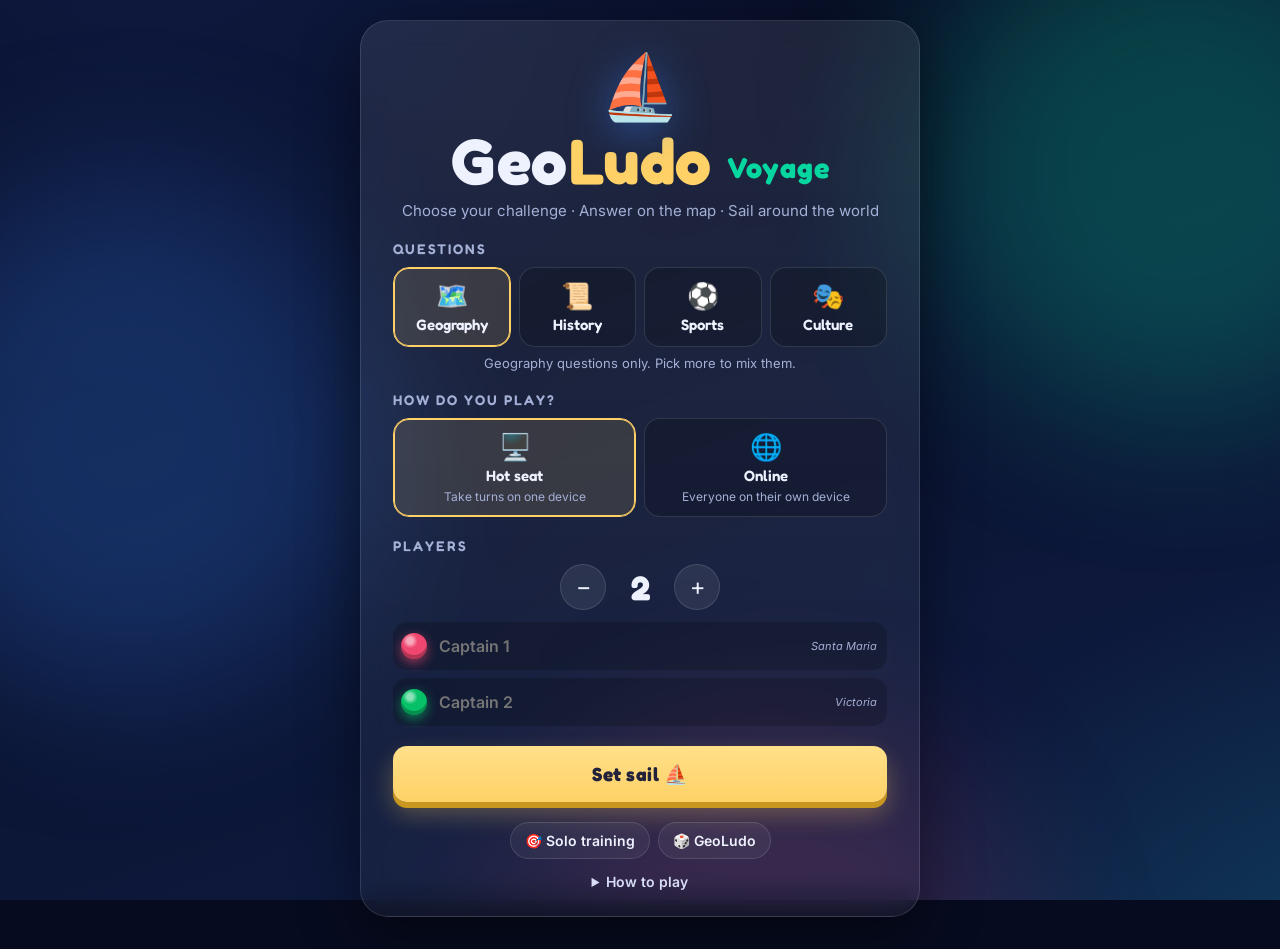
==== index.html @ 7bd89adf "Styled in-game dialogs instead of browser pop-ups - New Dialog.confirm/alert (js/dialog.js, copy in " ====
<!doctype html>
<html lang="en">
<head>
  <meta charset="utf-8">
  <meta name="viewport" content="width=device-width, initial-scale=1, viewport-fit=cover">
  <title>GeoLudo Voyage — Sail Around the World</title>
  <meta name="description" content="A geography race around the world. Choose how hard each question is, answer on the world map, and sail your ship home first. Play on one device or online with friends.">
  <meta name="theme-color" content="#0b1230">
  <meta name="apple-mobile-web-app-capable" content="yes">
  <meta name="mobile-web-app-capable" content="yes">
  <link rel="preconnect" href="https://fonts.googleapis.com">
  <link rel="preconnect" href="https://fonts.gstatic.com" crossorigin>
  <link href="https://fonts.googleapis.com/css2?family=Fredoka:wght@500;600;700&family=Inter:wght@400;500;600;700&display=swap" rel="stylesheet">
  <link rel="stylesheet" href="css/style.css">
  <link rel="stylesheet" href="css/voyage.css">
  <link rel="icon" href="data:image/svg+xml,<svg xmlns='http://www.w3.org/2000/svg' viewBox='0 0 100 100'><text y='.9em' font-size='90'>⛵</text></svg>">
</head>
<body class="voyage">
  <div class="sky" aria-hidden="true"><span></span><span></span><span></span></div>

  <!-- ============ SETUP ============ -->
  <section id="setup" class="v-screen active">
    <div class="v-card setup">
      <div class="logo">
        <div class="logo-globe" aria-hidden="true">⛵</div>
        <h1>Geo<span>Ludo</span> <small>Voyage</small></h1>
        <p class="tagline">Choose your challenge · Answer on the map · Sail around the world</p>
      </div>

      <div id="join-banner" class="join-banner" hidden>
        <b>You're invited to a voyage!</b>
        <span>Enter your name and join room <code id="join-code"></code>.</span>
      </div>

      <div class="v-section" id="cat-section">
        <h2>Questions</h2>
        <div class="cat-grid" id="cat-chips">
          <button type="button" class="cat-btn" data-cat="geo"><span>🗺️</span><b>Geography</b></button>
          <button type="button" class="cat-btn" data-cat="history"><span>📜</span><b>History</b></button>
          <button type="button" class="cat-btn" data-cat="sports"><span>⚽</span><b>Sports</b></button>
          <button type="button" class="cat-btn" data-cat="culture"><span>🎭</span><b>Culture</b></button>
        </div>
        <p class="hint-line" id="cat-hint"></p>
      </div>

      <div class="v-section" id="format-section">
        <h2>How do you play?</h2>
        <div class="format-grid">
          <button type="button" class="format-btn active" data-format="hotseat"><span>🖥️</span><b>Hot seat</b><small>Take turns on one device</small></button>
          <button type="button" class="format-btn" data-format="online"><span>🌐</span><b>Online</b><small>Everyone on their own device</small></button>
        </div>
      </div>

      <div class="v-section" id="hotseat-section">
        <h2>Players</h2>
        <div class="stepper">
          <button type="button" id="minus-btn" aria-label="Fewer players">−</button>
          <b id="count-num">2</b>
          <button type="button" id="plus-btn" aria-label="More players">+</button>
        </div>
        <div id="name-list" class="name-list"></div>
        <button id="start-btn" class="btn-primary big">Set sail ⛵</button>
      </div>

      <div class="v-section" id="online-section" hidden>
        <h2>Your name</h2>
        <input id="my-name" class="name-input" maxlength="16" placeholder="Captain …" autocomplete="nickname">
        <button id="create-btn" class="btn-primary big">Create a room</button>
        <button id="join-btn" class="btn-primary big" hidden>Join the voyage</button>
        <p class="hint-line" id="net-status"></p>
      </div>

      <div class="v-links">
        <a href="train.html">🎯 Solo training</a>
        <a href="ludo/">🎲 GeoLudo</a>
        <details>
          <summary>How to play</summary>
          <ul>
            <li>On your turn, <b>pick a challenge from 1 (very easy) to 6 (expert)</b>. Answer it correctly and your ship sails that many ports.</li>
            <li>Answer by tapping the right country on the world map. Pinch or scroll to zoom; tiny nations have dots.</li>
            <li>A wrong answer costs nothing: you just stay in port. Nobody can be attacked or sent back.</li>
            <li>The first ship to sail around the world back to Lisbon ends the race. The round is finished so everyone has the same number of turns, and the ship furthest ahead wins.</li>
            <li>Online, each on your own device: while others play, you can guess along. It doesn't move your ship, but everyone sees who knew it.</li>
          </ul>
        </details>
      </div>
    </div>
  </section>

  <!-- ============ LOBBY (online) ============ -->
  <section id="lobby" class="v-screen">
    <div class="v-card setup">
      <h2 class="lobby-title">⚓ Room <code id="room-code"></code></h2>
      <div class="share-box">
        <input id="share-link" readonly aria-label="Invitation link">
        <button type="button" id="copy-btn" class="btn-ghost">Copy</button>
        <button type="button" id="share-btn" class="btn-ghost" hidden>Share</button>
      </div>
      <p class="hint-line">Send this link to your friends. They open it on their own device and join.</p>
      <h3>Crew <small id="crew-count"></small></h3>
      <ul id="crew" class="crew"></ul>
      <p class="hint-line" id="lobby-cats"></p>
      <button id="lobby-start-btn" class="btn-primary big">Start the voyage ⛵</button>
      <p class="hint-line" id="lobby-wait" hidden>Waiting for the host to start…</p>
      <button type="button" id="leave-btn" class="link-btn">Leave room</button>
    </div>
  </section>

  <!-- ============ GAME ============ -->
  <section id="game" class="v-screen">
    <header class="v-top">
      <button type="button" id="menu-btn" class="icon-btn" aria-label="Menu">☰</button>
      <div class="v-round" id="v-round"></div>
      <div class="v-players" id="v-players"></div>
      <button type="button" id="sound-btn" class="icon-btn" aria-label="Toggle sound">🔊</button>
    </header>

    <div class="map-wrap v-map" id="map-wrap">
      <svg id="map" aria-label="World map"></svg>
      <div class="map-controls">
        <button type="button" data-zoom="in" aria-label="Zoom in">+</button>
        <button type="button" data-zoom="out" aria-label="Zoom out">−</button>
        <button type="button" data-zoom="reset" aria-label="Reset view">⤢</button>
      </div>

      <!-- question card (on top of the map) -->
      <div class="quiz-card v-quiz" id="quiz-card" hidden>
        <div class="quiz-meta">
          <span id="q-diff" class="chip lvl"></span>
          <span id="q-tag" class="chip ghost tag"></span>
          <span id="q-who" class="chip player-chip"></span>
        </div>
        <div class="quiz-main">
          <img id="q-flag" class="q-flag" alt="Flag to identify" hidden>
          <div class="q-text">
            <div id="q-kind" class="q-kind"></div>
            <div id="q-prompt" class="q-prompt"></div>
          </div>
          <div class="timer" id="timer" hidden>
            <svg viewBox="0 0 44 44"><circle cx="22" cy="22" r="19" class="t-bg"/><circle cx="22" cy="22" r="19" class="t-fg" id="timer-ring"/></svg>
            <span id="timer-num">30</span>
          </div>
        </div>
        <div class="q-note" id="q-note"></div>
      </div>

      <!-- bottom panel: choose a challenge / status / result -->
      <div class="v-panel" id="panel">
        <div class="v-panel-head"><span class="dot" id="panel-dot"></span><b id="panel-title"></b><span id="panel-sub"></span></div>
        <div class="v-levels" id="levels" hidden></div>
        <div class="v-result" id="result" hidden>
          <div class="result-icon" id="result-icon">✓</div>
          <div class="result-text"><div class="result-title" id="result-title"></div><div class="result-sub" id="result-sub"></div></div>
        </div>
        <button type="button" id="next-btn" class="btn-primary" hidden>Next ⏎</button>
      </div>
    </div>
  </section>

  <!-- ============ FINISH ============ -->
  <div id="finish" class="overlay" hidden>
    <div class="win-card">
      <div class="trophy">🏆</div>
      <h2><span id="win-name"></span> wins the voyage!</h2>
      <p id="win-sub"></p>
      <ol id="podium" class="win-table"></ol>
      <div class="win-actions">
        <button id="again-btn" class="btn-primary">New voyage</button>
        <button id="home-btn" class="btn-ghost">Menu</button>
      </div>
    </div>
  </div>

  <!-- ============ MENU ============ -->
  <div id="menu" class="overlay" hidden>
    <div class="win-card menu-card">
      <h2>⛵ Voyage paused</h2>
      <p id="menu-room"></p>
      <div class="win-actions column">
        <button id="resume-btn" class="btn-primary">Back to the game</button>
        <button id="copy2-btn" class="btn-ghost" hidden>Copy invitation link</button>
        <button id="quit-btn" class="btn-ghost">Leave the voyage</button>
      </div>
    </div>
  </div>

  <canvas id="confetti" aria-hidden="true"></canvas>

  <script src="data/world.js"></script>
  <script src="data/history.js"></script>
  <script src="data/culture.js"></script>
  <script src="data/sports.js"></script>
  <script src="data/geo-extra.js"></script>
  <script src="js/fx.js"></script>
  <script src="js/map.js"></script>
  <script src="js/quiz.js"></script>
  <script src="js/dialog.js"></script>
  <script src="js/net.js"></script>
  <script src="js/voyage.js"></script>
</body>
</html>
---- css/style.css ----
:root {
  --bg-1: #070b1f;
  --bg-2: #0f1d45;
  --panel: rgba(255, 255, 255, 0.06);
  --panel-border: rgba(255, 255, 255, 0.12);
  --text: #eef2ff;
  --muted: #a5b0d6;
  --accent: #ffd166;
  --accent-2: #06d6a0;
  --red: #ef476f;
  --green: #06c167;
  --yellow: #ffb703;
  --blue: #3a86ff;
  --l1: #06d6a0;
  --l2: #7ad151;
  --l3: #e9d53b;
  --l4: #ffb703;
  --l5: #fb6f3c;
  --l6: #ef476f;
  --easy: #06d6a0;
  --medium: #ffb703;
  --hard: #ef476f;
  --ok: #06d6a0;
  --bad: #ef476f;
  --radius: 18px;
  --shadow: 0 20px 60px rgba(0, 0, 0, 0.45);
  --font-display: 'Fredoka', 'Trebuchet MS', system-ui, sans-serif;
  --font-body: 'Inter', system-ui, -apple-system, 'Segoe UI', sans-serif;
  --depth: 300px;
}

* { box-sizing: border-box; }
html, body { margin: 0; height: 100%; }
html { background: var(--bg-1); }
body {
  font-family: var(--font-body);
  color: var(--text);
  background:
    radial-gradient(1200px 800px at 10% -10%, #1f3a8a55, transparent 60%),
    radial-gradient(900px 700px at 110% 110%, #0e7c8655, transparent 60%),
    linear-gradient(160deg, var(--bg-1), var(--bg-2));
  background-attachment: fixed;
  overflow-x: hidden;
  -webkit-font-smoothing: antialiased;
}
button { font-family: inherit; cursor: pointer; }
kbd {
  font-family: var(--font-body);
  font-size: 0.7em;
  padding: 2px 6px;
  border-radius: 6px;
  background: rgba(0, 0, 0, 0.18);
  margin-left: 6px;
  vertical-align: middle;
}

/* floating background blobs */
.sky { position: fixed; inset: 0; pointer-events: none; z-index: 0; overflow: hidden; }
.sky span {
  position: absolute; width: 40vmax; height: 40vmax; border-radius: 50%;
  filter: blur(80px); opacity: 0.25; animation: drift 26s ease-in-out infinite alternate;
}
.sky span:nth-child(1) { background: #3a86ff; left: -10vmax; top: 20vh; }
.sky span:nth-child(2) { background: #06d6a0; right: -12vmax; top: -10vh; animation-delay: -8s; }
.sky span:nth-child(3) { background: #ef476f; left: 40vw; bottom: -25vmax; animation-delay: -16s; opacity: 0.15; }
@keyframes drift { to { transform: translate(6vmax, -4vmax) scale(1.15); } }

.screen { display: none; position: relative; z-index: 1; }
.screen.active { display: block; }

/* ================= SETUP ================= */
#setup.active { display: grid; place-items: center; min-height: 100vh; padding: 24px 16px; }
.setup-card {
  width: min(560px, 100%);
  background: linear-gradient(180deg, rgba(255,255,255,0.09), rgba(255,255,255,0.04));
  border: 1px solid var(--panel-border);
  border-radius: 28px;
  padding: 32px clamp(18px, 4vw, 36px);
  box-shadow: var(--shadow);
  backdrop-filter: blur(14px);
  animation: rise 0.7s cubic-bezier(.2,.9,.3,1.2) both;
}
@keyframes rise { from { opacity: 0; transform: translateY(30px) scale(0.97); } }
.logo { text-align: center; margin-bottom: 18px; }
.logo-globe { font-size: 64px; display: inline-block; animation: spin-globe 6s ease-in-out infinite; filter: drop-shadow(0 8px 20px rgba(58,134,255,.5)); }
@keyframes spin-globe { 50% { transform: rotate(-12deg) scale(1.06); } }
.logo h1 {
  font-family: var(--font-display); font-size: clamp(44px, 9vw, 64px); margin: 4px 0 0; letter-spacing: 0.5px;
  line-height: 1;
}
.logo h1 span, .brand-name > span { color: var(--accent); }
.tagline { color: var(--muted); margin: 8px 0 0; font-size: 15px; }

.setup-section { margin: 22px 0; }
.setup-section h2 {
  font-family: var(--font-display); font-weight: 600; font-size: 15px; text-transform: uppercase;
  letter-spacing: 2px; color: var(--muted); margin: 0 0 10px;
}
.count-picker { display: flex; gap: 10px; margin-bottom: 14px; }
.count-btn {
  flex: 1; padding: 12px 0; font-size: 22px; font-family: var(--font-display); font-weight: 600;
  border-radius: 14px; border: 1px solid var(--panel-border); background: var(--panel); color: var(--text);
  transition: all .2s;
}
.count-btn:hover { background: rgba(255,255,255,0.12); }
.count-btn.active { background: var(--accent); color: #1b1b2f; border-color: transparent; box-shadow: 0 8px 24px rgba(255,209,102,.35); }

.player-inputs { display: grid; gap: 10px; }
.player-row {
  display: flex; align-items: center; gap: 10px; padding: 8px 10px 8px 8px; min-width: 0;
  background: rgba(0,0,0,0.2); border-radius: 14px; border: 1px solid transparent;
  animation: rise .4s ease both;
}
.player-row:focus-within { border-color: var(--pc); }
.pawn-icon {
  width: 34px; height: 34px; border-radius: 50%; flex: none;
  background: radial-gradient(circle at 35% 30%, #fff8 0 12%, transparent 30%), var(--pc);
  box-shadow: inset 0 -4px 0 rgba(0,0,0,.25), 0 4px 12px color-mix(in srgb, var(--pc) 60%, transparent);
}
.player-row input {
  /* width: 0 + flex-grow: the name field takes whatever space is left instead of its natural ~20-character width */
  flex: 1 1 0; width: 0; min-width: 60px; background: transparent; border: 0; color: var(--text); font-size: 16px; font-weight: 600;
  padding: 8px 4px; outline: none; font-family: var(--font-body);
}
.player-row .color-name { font-size: 12px; color: var(--muted); text-transform: uppercase; letter-spacing: 1px; }

.difficulty-legend { display: grid; grid-template-columns: repeat(6, 1fr); gap: 6px; margin-bottom: 14px; }
.dl {
  border-radius: 12px; padding: 8px; text-align: center; background: rgba(0,0,0,.2);
  border-top: 3px solid var(--c);
}
.dl b { display: block; font-size: 26px; line-height: 1.1; color: var(--c); font-weight: 400; }
.dl span { font-size: 11px; font-weight: 600; display: block; line-height: 1.2; }
.dl { padding: 6px 2px; }
.dl.easy { --c: var(--easy); } .dl.medium { --c: var(--medium); } .dl.hard { --c: var(--hard); }

.toggle { display: flex; align-items: center; gap: 12px; padding: 8px 0; cursor: pointer; font-size: 14px; color: #d8def5; }
.toggle input { position: absolute; opacity: 0; pointer-events: none; }
.toggle .sw {
  width: 42px; height: 24px; border-radius: 99px; background: rgba(255,255,255,.15); position: relative; flex: none;
  transition: background .2s;
}
.toggle .sw::after {
  content: ''; position: absolute; left: 3px; top: 3px; width: 18px; height: 18px; border-radius: 50%;
  background: #fff; transition: transform .25s cubic-bezier(.3,1.5,.5,1);
}
.toggle input:checked + .sw { background: var(--accent-2); }
.toggle input:checked + .sw::after { transform: translateX(18px); }
.toggle input:focus-visible + .sw { outline: 2px solid var(--accent); outline-offset: 2px; }

.btn-primary {
  border: 0; border-radius: 14px; padding: 12px 20px; font-weight: 700; font-size: 16px;
  background: linear-gradient(180deg, #ffe08a, var(--accent)); color: #22223b;
  box-shadow: 0 6px 0 #c9971f, 0 12px 24px rgba(255, 209, 102, .3);
  transition: transform .12s, box-shadow .12s, filter .2s;
}
.btn-primary:hover { filter: brightness(1.05); }
.btn-primary:active { transform: translateY(4px); box-shadow: 0 2px 0 #c9971f, 0 6px 12px rgba(255, 209, 102, .3); }
.btn-primary:disabled { filter: grayscale(.8) brightness(.7); cursor: not-allowed; transform: none; }
.btn-primary.big { width: 100%; padding: 16px; font-size: 19px; font-family: var(--font-display); letter-spacing: .5px; margin-top: 6px; }
.btn-ghost {
  border: 1px solid var(--panel-border); background: var(--panel); color: var(--text); border-radius: 14px;
  padding: 12px 20px; font-weight: 600; font-size: 15px;
}
.btn-ghost:hover { background: rgba(255,255,255,.12); }

.train-link {
  display: block; margin-top: 14px; padding: 12px; border-radius: 14px; text-align: center; text-decoration: none;
  color: var(--text); font-weight: 600; font-size: 14px; background: rgba(6,214,160,.12); border: 1px solid rgba(6,214,160,.45);
}
.train-link:hover { background: rgba(6,214,160,.22); }
.howto { margin-top: 18px; color: var(--muted); font-size: 14px; }
.howto summary { cursor: pointer; font-weight: 600; color: #d8def5; }
.howto ul { padding-left: 20px; line-height: 1.6; }

/* mode picker */
.mode-picker { display: grid; grid-template-columns: repeat(2, 1fr); gap: 8px; }
.mode-card {
  display: flex; flex-direction: column; align-items: center; gap: 4px; text-align: center; padding: 12px 8px;
  border-radius: 14px; border: 1px solid var(--panel-border); background: rgba(0,0,0,.2); color: var(--text);
  transition: all .2s;
}
.mode-card:hover { background: rgba(255,255,255,.08); }
.mode-card .mode-icon { font-size: 26px; }
.mode-card b { font-family: var(--font-display); font-weight: 600; font-size: 15px; line-height: 1.15; }
.mode-card small { color: var(--muted); font-size: 12px; line-height: 1.3; }
.mode-card[data-mode="mixed"] { grid-column: 1 / -1; }
.mode-card.active { border-color: var(--accent); background: rgba(255,209,102,.12); box-shadow: 0 0 0 1px var(--accent) inset; }
.h2-note { text-transform: none; letter-spacing: 0; font-weight: 500; font-size: 13px; float: right; }

/* resume banner */
.resume-card {
  display: flex; align-items: center; gap: 12px; padding: 12px 14px; margin-bottom: 18px; border-radius: 16px;
  background: linear-gradient(135deg, rgba(6,214,160,.18), rgba(58,134,255,.14)); border: 1px solid rgba(6,214,160,.5);
}
.resume-card[hidden] { display: none; }
.resume-card > div { flex: 1; min-width: 0; display: flex; flex-direction: column; }
.resume-card small { color: var(--muted); font-size: 12px; overflow: hidden; text-overflow: ellipsis; white-space: nowrap; }
.resume-card .btn-primary { padding: 9px 14px; font-size: 14px; }

/* game-length presets */
.preset-picker { display: grid; grid-template-columns: repeat(3, 1fr); gap: 8px; }
.preset-card {
  display: flex; flex-direction: column; align-items: center; gap: 3px; text-align: center; padding: 12px 8px;
  border-radius: 14px; border: 1px solid var(--panel-border); background: rgba(0,0,0,.2); color: var(--text); transition: all .2s;
}
.preset-card:hover { background: rgba(255,255,255,.08); }
.preset-card .mode-icon { font-size: 24px; }
.preset-card b { font-family: var(--font-display); font-weight: 600; font-size: 16px; }
.preset-card small { color: var(--muted); font-size: 11.5px; line-height: 1.3; }
.preset-card.active { border-color: var(--accent); background: rgba(255,209,102,.12); box-shadow: 0 0 0 1px var(--accent) inset; }
.preset-summary { margin: 10px 0 0; padding-left: 20px; font-size: 13px; color: #cfd6f2; line-height: 1.6; }
.custom-rules { margin-top: 8px; padding: 6px 12px; border-radius: 14px; background: rgba(0,0,0,.2); }
.custom-rules[hidden], .preset-summary[hidden] { display: none; }

/* human / bot selector */
.type-select {
  flex: none; background: rgba(255,255,255,.08); color: var(--text); border: 1px solid var(--panel-border); border-radius: 10px;
  padding: 6px 8px; font: 600 12.5px var(--font-body); cursor: pointer;
}
.type-select option { background: #1b2550; }
.piece-picker[hidden] { display: none; }
.botbadge { margin-left: 6px; font-size: 10.5px; font-weight: 600; color: var(--muted); }
.tokens { font-size: 12px; color: var(--text); }

/* mixed-mode category chips */
.mix-options { margin-top: 10px; padding: 12px; border-radius: 14px; background: rgba(0,0,0,.2); border: 1px dashed rgba(255,209,102,.45); }
.mix-options[hidden] { display: none; }
.mix-title { font-size: 13px; font-weight: 600; margin-bottom: 8px; }
.mix-title small { color: var(--muted); font-weight: 500; }
.mix-chips { display: flex; flex-wrap: wrap; gap: 6px; }
.mix-chip {
  border: 1px solid var(--panel-border); background: transparent; color: var(--muted); border-radius: 99px;
  padding: 7px 12px; font-size: 13px; font-weight: 600; transition: all .2s;
}
.mix-chip.active { background: rgba(255,209,102,.18); border-color: var(--accent); color: var(--text); }
.mix-chip.shake { animation: shake-x .35s; }
@keyframes shake-x { 25% { transform: translateX(-4px); } 75% { transform: translateX(4px); } }
.mix-hint { font-size: 12px; color: var(--muted); margin-top: 8px; }
.history-note { font-size: 12px; color: var(--muted); text-align: center; margin-top: 12px; }
.link-btn { background: none; border: 0; color: var(--accent); font-size: 12px; text-decoration: underline; padding: 0; }

/* pieces-per-player picker */
.piece-picker { display: flex; gap: 3px; background: rgba(0,0,0,.25); padding: 3px; border-radius: 10px; flex: none; }
.piece-picker button {
  width: 28px; height: 28px; border: 0; border-radius: 8px; background: transparent; color: var(--muted); font-weight: 700;
}
.piece-picker button:hover { color: var(--text); }
.piece-picker button.active { background: var(--pc); color: #fff; box-shadow: 0 2px 8px color-mix(in srgb, var(--pc) 50%, transparent); }

/* ================= GAME ================= */
#game.active { display: flex; flex-direction: column; height: 100vh; height: 100dvh; }
.topbar {
  display: flex; align-items: center; justify-content: space-between; gap: 12px;
  padding: 10px 18px; flex: none;
}
.brand { font-family: var(--font-display); font-size: 24px; font-weight: 700; display: flex; align-items: center; gap: 8px; }
.mode-chip {
  font-family: var(--font-body); font-size: 11px; font-weight: 700; letter-spacing: 1px; text-transform: uppercase;
  color: var(--muted); border: 1px solid var(--panel-border); padding: 3px 8px; border-radius: 99px;
}
.turn-pill {
  display: flex; align-items: center; gap: 8px; padding: 8px 16px 8px 10px; border-radius: 99px;
  background: color-mix(in srgb, var(--pc, #888) 22%, transparent);
  border: 1px solid color-mix(in srgb, var(--pc, #888) 60%, transparent);
  font-weight: 700; transition: all .4s; font-size: 15px; white-space: nowrap; overflow: hidden;
}
.turn-pill .dot { width: 18px; height: 18px; border-radius: 50%; background: var(--pc, #888); box-shadow: 0 0 12px var(--pc); flex: none; }
.turn-pill .turn-label { font-weight: 500; color: var(--muted); }
.top-actions { display: flex; gap: 8px; }
.icon-btn {
  width: 40px; height: 40px; border-radius: 12px; border: 1px solid var(--panel-border); background: var(--panel);
  color: var(--text); font-size: 18px;
}
.icon-btn:hover { background: rgba(255,255,255,.12); }

.layout {
  flex: 1; min-height: 0; display: grid; grid-template-columns: minmax(0, 1fr) 320px; gap: 16px;
  padding: 0 18px 18px;
}

/* ---------- The rolling stage ---------- */
.stage {
  position: relative; min-height: 0; perspective: 2200px; perspective-origin: 50% 50%;
  pointer-events: none; /* the 3D faces sit at z≈0 and must win hit-testing */
}
.prism { pointer-events: none; }
.face { pointer-events: auto; }
.prism {
  position: absolute; inset: 0; transform-style: preserve-3d;
  transform: translateZ(calc(var(--depth) * -1)) rotateX(0deg);
  transition: transform calc(1.1s * var(--spd, 1)) cubic-bezier(.65, -0.05, .3, 1.05);
}
.prism.show-map { transform: translateZ(calc(var(--depth) * -1)) rotateX(90deg); }
/* At rest on the board the scene is flat too, so the pieces are reliably clickable. */
.prism.flat { transform: none; transition: none; }
.prism.flat .face-board { transform: none; }
.prism.flat .face-map { visibility: hidden; }
/* Once the roll has finished, flatten the 3D scene: identical picture, but reliable hit-testing. */
.prism.show-map.settled { transform: none; transition: none; }
.prism.show-map.settled .face-map { transform: none; }
.prism.show-map.settled .face-board { visibility: hidden; }
.face {
  position: absolute; inset: 0; backface-visibility: hidden; -webkit-backface-visibility: hidden;
  border-radius: 24px; overflow: hidden;
}
.face-board { transform: translateZ(var(--depth)); display: grid; place-items: center; }
.face-map {
  transform: rotateX(-90deg) translateZ(var(--depth));
  display: flex; flex-direction: column; gap: 12px;
  background: linear-gradient(180deg, rgba(255,255,255,.08), rgba(255,255,255,.03));
  border: 1px solid var(--panel-border); padding: 12px;
}
/* subtle shading while rolling */
.face::after {
  content: ''; position: absolute; inset: 0; pointer-events: none; background: #000; opacity: 0;
  transition: opacity calc(1.1s * var(--spd, 1)); border-radius: inherit;
}
.prism.show-map .face-board::after { opacity: .55; }
.prism.show-map .face-board, .prism:not(.show-map) .face-map { pointer-events: none; }
.prism:not(.show-map) .face-map::after { opacity: .55; }

.board-wrap {
  width: min(100%, calc(var(--depth) * 2)); aspect-ratio: 1; display: grid; place-items: center;
}
#board {
  width: 100%; height: auto; max-height: 100%; display: block;
  filter: drop-shadow(0 24px 40px rgba(0,0,0,.55));
}

/* Board pieces */
.piece { transition: transform calc(.3s * var(--spd, 1)) cubic-bezier(.3,.7,.4,1.3); cursor: default; outline: none; }
.piece .hit { pointer-events: none; }
.piece .pnum { pointer-events: none; }
.piece .ring { opacity: 0; transform-box: fill-box; transform-origin: center; pointer-events: none; }
.piece.selectable { cursor: pointer; }
.piece.selectable .hit { pointer-events: all; }
.piece.selectable .ring { opacity: 1; animation: ring-pulse 1s ease-in-out infinite; }
.piece.selectable .bob { animation: bob 1.1s ease-in-out infinite; }
.piece.selectable:hover .ring, .piece.selectable:focus-visible .ring { stroke: #fff; stroke-width: 4; animation: none; }
.piece.selectable .ring { filter: drop-shadow(0 0 4px rgba(255,183,3,.9)); }
.piece.selectable:hover .bob, .piece.selectable:focus-visible .bob { animation: none; transform: translateY(-6px) scale(1.08); }
.piece.moving { transition: transform calc(.22s * var(--spd, 1)) cubic-bezier(.3,.7,.4,1.3); }
@keyframes ring-pulse { 50% { transform: scale(1.18); opacity: .55; } }
.piece.flying { transition: transform calc(.8s * var(--spd, 1)) cubic-bezier(.5,-0.3,.4,1.2); }
.piece .bob { animation: none; transform-box: fill-box; transform-origin: 50% 100%; }
.piece.active .bob { animation: bob 1.1s ease-in-out infinite; }
.piece .halo { opacity: 0; transform-box: fill-box; transform-origin: center; }
.piece.active .halo { opacity: 1; animation: halo 1.6s ease-out infinite; }
@keyframes bob { 50% { transform: translateY(-5px); } }
@keyframes halo { from { transform: scale(.6); opacity: .9; } to { transform: scale(1.6); opacity: 0; } }
.piece.hop .bob { animation: hop .22s ease-out; }
@keyframes hop { 40% { transform: translateY(-10px) scale(1.05, .95); } }
.piece.captured .bob { animation: shake .4s; }
@keyframes shake { 25% { transform: rotate(-15deg); } 75% { transform: rotate(15deg); } }
.cell-target { animation: pulse-cell 1s ease-in-out infinite; }
@keyframes pulse-cell { 50% { opacity: .35; } }

/* ---------- Quiz card ---------- */
.quiz-card {
  flex: none; display: flex; flex-direction: column; gap: 8px; padding: 14px 18px; border-radius: 18px;
  background: linear-gradient(135deg, rgba(10,16,40,.85), rgba(20,35,80,.85));
  border: 1px solid var(--panel-border); box-shadow: 0 10px 30px rgba(0,0,0,.3);
}
.quiz-meta { display: flex; gap: 8px; flex-wrap: wrap; }
.chip {
  font-size: 12px; font-weight: 700; text-transform: uppercase; letter-spacing: 1px; padding: 4px 10px;
  border-radius: 99px; background: var(--c, #555); color: #111;
}
.chip.lvl { color: #10142a; }
.chip.tag { color: var(--text); }
.chip.easy { --c: var(--easy); } .chip.medium { --c: var(--medium); } .chip.hard { --c: var(--hard); color: #fff; }
.chip.player-chip { background: color-mix(in srgb, var(--pc) 85%, #000); color: #fff; }
.chip.ghost { background: rgba(255,255,255,.1); color: var(--muted); }
.quiz-main { display: flex; align-items: center; gap: 16px; }
.q-flag {
  height: 64px; width: auto; aspect-ratio: 4/3; border-radius: 6px; flex: none;
  box-shadow: 0 6px 18px rgba(0,0,0,.45), 0 0 0 1px rgba(255,255,255,.2);
  animation: flag-in .6s cubic-bezier(.2,.9,.3,1.3) both;
}
@keyframes flag-in { from { transform: rotateY(90deg) scale(.6); } }
.q-text { flex: 1; min-width: 0; }
.q-kind { color: var(--muted); font-size: 14px; font-weight: 500; }
.q-prompt.long { font-family: var(--font-body); font-weight: 700; font-size: clamp(16px, 1.7vw, 21px); line-height: 1.3; }
.q-prompt { font-family: var(--font-display); font-weight: 600; font-size: clamp(22px, 3vw, 34px); line-height: 1.15; }
.timer { position: relative; width: 52px; height: 52px; flex: none; }
.timer svg { width: 100%; height: 100%; transform: rotate(-90deg); }
.timer circle { fill: none; stroke-width: 4; }
.timer .t-bg { stroke: rgba(255,255,255,.12); }
.timer .t-fg { stroke: var(--accent-2); stroke-linecap: round; stroke-dasharray: 119.4; transition: stroke-dashoffset 1s linear, stroke .3s; }
.timer.low .t-fg { stroke: var(--bad); }
.timer span { position: absolute; inset: 0; display: grid; place-items: center; font-weight: 700; font-size: 16px; }
.timer.low span { color: var(--bad); animation: tick 1s infinite; }
@keyframes tick { 50% { transform: scale(1.2); } }

/* ---------- Map ---------- */
.map-wrap {
  position: relative; flex: 1; min-height: 0; border-radius: 18px; overflow: hidden;
  background: radial-gradient(ellipse at 50% 40%, #1b4f8c, #0b2552 70%, #071735);
  border: 1px solid rgba(255,255,255,.1);
  touch-action: none;
}
#map { width: 100%; height: 100%; display: block; cursor: grab; user-select: none; -webkit-user-select: none; }
#map.dragging { cursor: grabbing; }
#map .sphere { fill: url(#ocean); stroke: rgba(160,210,255,.35); }
#map .graticule { fill: none; stroke: rgba(160,210,255,.12); }
#map .country {
  stroke: rgba(10, 30, 60, .75); stroke-linejoin: round; cursor: pointer;
  transition: fill .2s, filter .2s;
}
#map .country.np { cursor: inherit; pointer-events: none; fill-opacity: .75; }
#map .country:hover, #map .country.hover { fill: #fff3b0 !important; }
#map .dot {
  fill: #ffd166; stroke: rgba(10,30,60,.9); cursor: pointer; opacity: .9;
}
#map .dot:hover { fill: #fff3b0; }
#map .citypin { fill: #fff; stroke: #ef476f; pointer-events: none; }
#map .citylabel { fill: #ffe08a; }
#map.locked .country, #map.locked .dot { cursor: default; }
#map.locked .country:hover { fill: inherit; }
#map .country.correct, #map .dot.correct { fill: var(--ok) !important; animation: glow-ok 1.2s ease-in-out infinite; }
#map .country.wrong, #map .dot.wrong { fill: var(--bad) !important; }
@keyframes glow-ok { 50% { fill: #9ff5d8; } }
#map .label {
  font-family: var(--font-display); font-weight: 600; fill: #fff; paint-order: stroke; stroke: rgba(0,0,0,.75);
  stroke-linejoin: round; pointer-events: none; text-anchor: middle;
}
#map .ping { fill: none; stroke: var(--ok); pointer-events: none; }

.map-controls {
  position: absolute; right: 12px; top: 12px; display: flex; flex-direction: column; gap: 6px;
}
.map-controls button {
  width: 38px; height: 38px; border-radius: 10px; border: 1px solid rgba(255,255,255,.2);
  background: rgba(8,16,40,.75); color: #fff; font-size: 20px; backdrop-filter: blur(6px);
}
.map-controls button:hover { background: rgba(30,50,100,.9); }
.map-hint {
  position: absolute; left: 12px; bottom: 10px; font-size: 12px; color: rgba(255,255,255,.6);
  background: rgba(0,0,0,.25); padding: 4px 10px; border-radius: 99px; pointer-events: none;
}

.result {
  position: absolute; left: 50%; bottom: 18px; transform: translateX(-50%);
  display: flex; align-items: center; gap: 14px; padding: 12px 14px 12px 14px; border-radius: 18px;
  background: rgba(8, 14, 36, .92); border: 2px solid var(--rc, var(--ok)); box-shadow: 0 20px 50px rgba(0,0,0,.5);
  width: max-content; max-width: calc(100% - 24px);
  animation: pop-up .45s cubic-bezier(.2,.9,.3,1.3) both;
  backdrop-filter: blur(8px);
}
.result[hidden] { display: none; }
@keyframes pop-up { from { transform: translate(-50%, 40px) scale(.9); opacity: 0; } }
.result.bad { --rc: var(--bad); }
.result-icon {
  width: 44px; height: 44px; border-radius: 50%; display: grid; place-items: center; font-size: 24px; font-weight: 800;
  background: var(--rc, var(--ok)); color: #0b1530; flex: none;
}
.result-title { font-family: var(--font-display); font-size: 20px; font-weight: 600; }
.result-sub { font-size: 14px; color: var(--muted); }
.result-sub b { color: var(--text); }

/* ================= SIDEBAR ================= */
.sidebar { display: flex; flex-direction: column; gap: 14px; min-height: 0; }
.panel {
  background: var(--panel); border: 1px solid var(--panel-border); border-radius: var(--radius); padding: 16px;
  backdrop-filter: blur(10px);
}
.panel h3 {
  margin: 0 0 10px; font-family: var(--font-display); font-weight: 600; font-size: 13px; letter-spacing: 2px;
  text-transform: uppercase; color: var(--muted);
}
.dice-panel { display: flex; flex-direction: column; align-items: center; gap: 14px; }
.roll-btn { width: 100%; }
.status { font-size: 14px; color: var(--muted); text-align: center; min-height: 20px; }
.status b { color: var(--text); }

/* 3D dice */
.dice-scene { width: 84px; height: 84px; perspective: 600px; margin: 10px 0 4px; cursor: pointer; }
.dice {
  --s: 84px; width: var(--s); height: var(--s); position: relative; transform-style: preserve-3d;
  transform: rotateX(-25deg) rotateY(25deg);
  transition: transform calc(1.2s * var(--spd, 1)) cubic-bezier(.2,.8,.25,1);
}
.dice.idle { animation: idle-spin 8s linear infinite; }
@keyframes idle-spin { from { transform: rotateX(-25deg) rotateY(0deg); } to { transform: rotateX(-25deg) rotateY(360deg); } }
.df {
  position: absolute; inset: 0; border-radius: 16px; background: radial-gradient(circle at 30% 25%, #fff, #e8ecf8 70%, #cfd6ea);
  box-shadow: inset 0 0 0 2px rgba(0,0,0,.05), inset 0 -6px 12px rgba(0,0,0,.08);
  display: grid; padding: 14px; grid-template: repeat(3, 1fr) / repeat(3, 1fr);
}
.df i { width: 14px; height: 14px; border-radius: 50%; background: radial-gradient(circle at 35% 35%, #555, #111); place-self: center; }
.f1 { transform: translateZ(42px); }
.f2 { transform: rotateY(90deg) translateZ(42px); }
.f3 { transform: rotateX(90deg) translateZ(42px); }
.f4 { transform: rotateX(-90deg) translateZ(42px); }
.f5 { transform: rotateY(-90deg) translateZ(42px); }
.f6 { transform: rotateY(180deg) translateZ(42px); }
.f1 i { grid-area: 2/2; background: radial-gradient(circle at 35% 35%, #ff6b8b, #c9184a); width: 18px; height: 18px; }
.f2 i:nth-child(1) { grid-area: 1/1; } .f2 i:nth-child(2) { grid-area: 3/3; }
.f3 i:nth-child(1) { grid-area: 1/1; } .f3 i:nth-child(2) { grid-area: 2/2; } .f3 i:nth-child(3) { grid-area: 3/3; }
.f4 i:nth-child(1) { grid-area: 1/1; } .f4 i:nth-child(2) { grid-area: 1/3; } .f4 i:nth-child(3) { grid-area: 3/1; } .f4 i:nth-child(4) { grid-area: 3/3; }
.f5 i:nth-child(1) { grid-area: 1/1; } .f5 i:nth-child(2) { grid-area: 1/3; } .f5 i:nth-child(3) { grid-area: 2/2; } .f5 i:nth-child(4) { grid-area: 3/1; } .f5 i:nth-child(5) { grid-area: 3/3; }
.f6 i:nth-child(1) { grid-area: 1/1; } .f6 i:nth-child(2) { grid-area: 2/1; } .f6 i:nth-child(3) { grid-area: 3/1; }
.f6 i:nth-child(4) { grid-area: 1/3; } .f6 i:nth-child(5) { grid-area: 2/3; } .f6 i:nth-child(6) { grid-area: 3/3; }
.dice-badge {
  font-size: 12px; font-weight: 700; text-transform: uppercase; letter-spacing: 1px;
}

.standings { list-style: none; margin: 0; padding: 0; display: grid; gap: 8px; }
.standings li {
  display: grid; grid-template-columns: 28px minmax(0, 1fr) auto; align-items: center; gap: 10px; padding: 8px 10px;
  border-radius: 12px; background: rgba(0,0,0,.18); border: 1px solid transparent; transition: all .3s;
}
.standings li.active { border-color: var(--pc); background: color-mix(in srgb, var(--pc) 16%, transparent); }
.standings .pawn-icon { width: 26px; height: 26px; }
.standings .nm { font-weight: 700; font-size: 14px; overflow: hidden; text-overflow: ellipsis; white-space: nowrap; }
.standings .bar { height: 6px; border-radius: 99px; background: rgba(255,255,255,.1); margin-top: 5px; overflow: hidden; }
.standings .bar i { display: block; height: 100%; background: var(--pc); border-radius: inherit; transition: width .6s; }
/* progress bar with rescue-difficulty zones */
.standings .pinfo { min-width: 0; }
.pbar { position: relative; height: 12px; margin: 6px 0 4px; border-radius: 99px; background: rgba(255,255,255,.08); }
.pbar .z { position: absolute; top: 3px; bottom: 3px; background: var(--zc); opacity: .8; }
.pbar .z:first-child { border-radius: 99px 0 0 99px; }
.pbar .z.safe {
  border-radius: 0 99px 99px 0; opacity: .5;
  background: repeating-linear-gradient(135deg, rgba(255,255,255,.55) 0 3px, rgba(255,255,255,.15) 3px 6px);
}
.pbar .pm {
  position: absolute; top: 50%; width: 16px; height: 16px; margin: -8px 0 0 -8px; border-radius: 50%;
  background: var(--pc); border: 2px solid var(--zc, #fff); box-shadow: 0 0 0 1.5px rgba(0,0,0,.45), 0 0 8px var(--zc, transparent);
  font: 700 9px/12px var(--font-body); font-style: normal; color: #fff; text-align: center; transition: left .6s;
}
.pbar .pm.fin { border-color: #fff; }
.rinfo { font-size: 11px; color: var(--muted); display: flex; flex-wrap: wrap; gap: 2px 8px; align-items: center; }
.rinfo .ri { display: inline-flex; align-items: center; gap: 3px; white-space: nowrap; }
.rinfo .pd { width: 7px; height: 7px; border-width: 1.5px; }
.zone-legend { display: flex; align-items: center; gap: 6px; margin: -4px 0 10px; font-size: 11px; color: var(--muted); }
.zone-legend .zl { flex: 1; display: flex; height: 8px; border-radius: 99px; overflow: hidden; }
.zone-legend .zl i { flex: 1; background: var(--zc); }
.zone-legend .zl i.safe { flex: .6; background: repeating-linear-gradient(135deg, rgba(255,255,255,.55) 0 3px, rgba(255,255,255,.15) 3px 6px); }

/* pick-your-challenge panel (over the board) */
.level-picker {
  position: absolute; left: 50%; bottom: 14px; transform: translateX(-50%); width: min(620px, calc(100% - 20px));
  padding: 12px 14px 14px; border-radius: 18px; background: rgba(8, 14, 36, .94); border: 2px solid var(--pc, var(--accent));
  box-shadow: 0 20px 50px rgba(0,0,0,.55); backdrop-filter: blur(8px); animation: pop-up-c .35s cubic-bezier(.2,.9,.3,1.3) both; z-index: 3;
}
.level-picker[hidden] { display: none; }
@keyframes pop-up-c { from { transform: translate(-50%, 30px) scale(.95); opacity: 0; } }
.lp-title { font-size: 14px; color: var(--muted); margin-bottom: 10px; text-align: center; }
.lp-title b { color: var(--text); font-family: var(--font-display); font-size: 17px; font-weight: 600; }
.lp-btns { display: grid; grid-template-columns: repeat(6, 1fr); gap: 6px; }
.lp-btns button {
  display: flex; flex-direction: column; align-items: center; gap: 1px; padding: 8px 2px; border-radius: 12px;
  border: 2px solid color-mix(in srgb, var(--c) 70%, transparent); background: color-mix(in srgb, var(--c) 16%, rgba(0,0,0,.3));
  color: var(--text); transition: transform .12s, background .15s;
}
.lp-btns button:hover:not(:disabled), .lp-btns button:focus-visible, .lp-btns button.chosen {
  background: var(--c); color: #10142a; transform: translateY(-3px); outline: none;
}
.lp-btns button:disabled { opacity: .3; cursor: not-allowed; }
.lp-btns b { font-family: var(--font-display); font-size: 22px; line-height: 1; }
.lp-btns span { font-size: 10.5px; font-weight: 600; white-space: nowrap; }
.lp-btns em { font-style: normal; font-weight: 800; font-size: 13px; }

/* hints & steals */
.hint-btn {
  flex: none; border: 1px solid rgba(255,209,102,.6); background: rgba(255,209,102,.14); color: var(--text);
  border-radius: 12px; padding: 8px 12px; font-weight: 700; font-size: 14px;
}
.hint-btn:hover:not(:disabled) { background: rgba(255,209,102,.3); }
.hint-btn:disabled { opacity: .45; cursor: not-allowed; }
.hint-btn[hidden] { display: none; }
#map .country.dim { opacity: .28; }
#map .country.hinted { stroke: #ffd166; stroke-width: 1.2; }
.quiz-card.steal { border-color: #ff9f1c; box-shadow: 0 0 0 2px rgba(255,159,28,.35), 0 10px 30px rgba(0,0,0,.3); }
.quiz-card.steal .q-kind { color: #ffc773; font-weight: 600; }
.result.compact { bottom: auto; top: 12px; animation: none; }
.result .btn-ghost { padding: 9px 14px; }
.result .btn-ghost[hidden], .result .btn-primary[hidden] { display: none; }
.win-stamps { margin: -8px 0 18px; font-size: 13px; color: #d8def5; line-height: 1.5; }
.win-stamps small { color: var(--muted); }

/* rescue question styling */
.quiz-card.rescue { border-color: #ef476f; box-shadow: 0 0 0 2px rgba(239,71,111,.35), 0 10px 30px rgba(0,0,0,.3); background: linear-gradient(135deg, rgba(60,10,30,.9), rgba(20,35,80,.85)); }
.quiz-card.rescue .q-kind { color: #ffb3c4; font-weight: 600; }

.standings .dots { display: flex; gap: 4px; margin-top: 5px; }
.standings .pd { width: 9px; height: 9px; border-radius: 50%; border: 2px solid var(--pc); }
.standings .pd.out { background: var(--pc); }
.standings .pd.done { background: #fff; border-color: #fff; box-shadow: 0 0 6px var(--pc); }
.lvl-text { font-weight: 700; }
.standings .sc { font-size: 12px; color: var(--muted); text-align: right; line-height: 1.3; }
.standings .sc b { color: var(--text); font-size: 14px; }

.log-panel { flex: 1; min-height: 120px; display: flex; flex-direction: column; }
.log { list-style: none; margin: 0; padding: 0; overflow-y: auto; flex: 1; font-size: 13px; display: flex; flex-direction: column; gap: 6px; }
.log li { padding: 6px 8px 6px 10px; border-left: 3px solid var(--pc, #666); background: rgba(0,0,0,.15); border-radius: 0 8px 8px 0; animation: rise .3s ease both; color: #cfd6f2; }
.log li b { color: #fff; }

/* ================= WIN ================= */
.overlay {
  position: fixed; inset: 0; z-index: 20; display: grid; place-items: center; padding: 16px;
  background: rgba(3, 6, 20, .7); backdrop-filter: blur(6px); animation: fade .4s both;
}
.overlay[hidden] { display: none; }
@keyframes fade { from { opacity: 0; } }
.win-card {
  width: min(460px, 100%); text-align: center; padding: 30px 24px; border-radius: 28px;
  background: linear-gradient(180deg, #1c2b63, #111a3d); border: 1px solid var(--panel-border); box-shadow: var(--shadow);
  animation: rise .6s cubic-bezier(.2,.9,.3,1.3) both;
}
.trophy { font-size: 72px; animation: spin-globe 2s ease-in-out infinite; }
.win-card h2 { font-family: var(--font-display); font-size: 28px; margin: 8px 0; }
.win-card p { color: var(--muted); margin: 0 0 16px; }
.win-table { list-style: none; padding: 0; margin: 0 0 20px; display: grid; gap: 6px; text-align: left; }
.win-table li { display: flex; align-items: center; gap: 10px; padding: 8px 12px; border-radius: 12px; background: rgba(0,0,0,.2); }
.win-table li .pawn-icon { width: 22px; height: 22px; }
.win-table li span:last-child { margin-left: auto; color: var(--muted); font-size: 13px; }
.win-actions { display: flex; gap: 10px; justify-content: center; flex-wrap: wrap; }

#confetti { position: fixed; inset: 0; pointer-events: none; z-index: 30; width: 100%; height: 100%; }

/* ================= RESPONSIVE ================= */
@media (max-width: 900px) {
  #game.active { height: auto; min-height: 100vh; }
  .layout { grid-template-columns: 1fr; padding: 0 12px 16px; }
  .stage { height: min(calc(100vw - 24px), 80vh); min-height: 340px; }
  .sidebar { display: grid; grid-template-columns: 1fr 1fr; }
  .dice-panel { grid-column: 1 / -1; flex-direction: row; flex-wrap: wrap; justify-content: center; }
  .dice-panel .roll-btn { flex: 1; min-width: 180px; width: auto; }
  .dice-panel .status { flex-basis: 100%; }
  .log-panel { max-height: 260px; }
  .turn-label { display: none; }
}
@media (max-width: 560px) {
  .topbar { padding: 8px 12px; }
  .brand { font-size: 20px; }
  .brand-name { white-space: nowrap; }
  .mode-chip { display: none; }
  .turn-pill { min-width: 0; }
  .sidebar { grid-template-columns: 1fr; }
  .difficulty-legend { grid-template-columns: repeat(3, 1fr); }
  .mode-picker { grid-template-columns: 1fr; }
  .mode-card { flex-direction: row; text-align: left; flex-wrap: wrap; column-gap: 10px; }
  .mode-card small { flex-basis: 100%; padding-left: 36px; margin-top: -4px; }
  .preset-card small { display: none; }
  .lp-btns { grid-template-columns: repeat(6, 1fr); gap: 4px; }
  .level-picker { bottom: 6px; padding: 8px; }
  .lp-title { font-size: 12px; margin-bottom: 6px; }
  .lp-title b { font-size: 14px; }
  .lp-title span { display: none; }
  .lp-btns button { padding: 6px 0; border-radius: 9px; }
  .lp-btns b { font-size: 17px; }
  .lp-btns span { display: none; }
  .player-row { flex-wrap: wrap; }
  .player-row input { min-width: 100px; }
  .player-row .pawn-icon { display: none; }
  .quiz-card { padding: 10px 12px; }
  .q-flag { height: 46px; }
  .face-map { padding: 8px; gap: 8px; }
  .map-hint { display: none; }
  .result { flex-wrap: wrap; justify-content: center; text-align: center; }
  .dice-scene { transform: scale(.8); margin: 0; }
}
@media (prefers-reduced-motion: reduce) {
  .prism { transition-duration: .01s; }
  .sky span, .dice.idle, .logo-globe { animation: none; }
}

/* ================= IN-GAME DIALOG (replaces the browser's confirm) ================= */
.g-dialog { z-index: 40; }
.g-dialog-card { width: min(380px, 100%); padding: 24px 22px 22px; }
.g-dialog-card h2 { font-size: 22px; margin: 0 0 8px; }
.g-dialog-card p { line-height: 1.45; }
.g-dialog-card .win-actions button { min-width: 120px; }
.g-dialog-icon { font-size: 40px; line-height: 1; margin-bottom: 4px; }
.btn-primary.danger { background: linear-gradient(180deg, #ff7b7b, #e04f5f); color: #fff; box-shadow: 0 6px 0 #a83442, 0 10px 20px rgba(224, 79, 95, .3); }
.btn-primary.danger:active { box-shadow: 0 2px 0 #a83442, 0 6px 12px rgba(224, 79, 95, .3); }
---- css/voyage.css ----
/* GeoLudo Voyage (index.html). Builds on style.css. */
body.voyage { min-height: 100vh; min-height: 100dvh; }
body.voyage.in-game { overflow: hidden; }
.v-screen { display: none; position: relative; z-index: 1; }
.v-screen.active { display: block; }
#setup.active, #lobby.active { display: grid; place-items: start center; min-height: 100vh; min-height: 100dvh; padding: 20px 14px 32px; }

/* ---------- setup ---------- */
.v-card {
  width: min(560px, 100%); background: linear-gradient(180deg, rgba(255,255,255,.09), rgba(255,255,255,.04));
  border: 1px solid var(--panel-border); border-radius: 28px; padding: 26px clamp(16px, 4vw, 32px);
  box-shadow: var(--shadow); backdrop-filter: blur(14px); animation: rise .6s cubic-bezier(.2,.9,.3,1.2) both;
}
.v-card .logo h1 small { font-size: .45em; color: var(--accent-2); vertical-align: middle; letter-spacing: 1px; }
.v-section { margin: 20px 0; }
.v-section[hidden] { display: none; }
.v-section h2, .v-card h3 {
  font-family: var(--font-display); font-weight: 600; font-size: 14px; text-transform: uppercase;
  letter-spacing: 2px; color: var(--muted); margin: 0 0 10px;
}
.hint-line { font-size: 13px; color: var(--muted); margin: 8px 0 0; text-align: center; }
.cat-grid { display: grid; grid-template-columns: repeat(4, 1fr); gap: 8px; }
.cat-btn, .format-btn {
  display: flex; flex-direction: column; align-items: center; gap: 4px; padding: 12px 6px; border-radius: 16px;
  border: 1px solid var(--panel-border); background: rgba(0,0,0,.2); color: var(--text); transition: all .18s;
  -webkit-tap-highlight-color: transparent;
}
.cat-btn span, .format-btn span { font-size: 26px; }
.cat-btn b, .format-btn b { font-family: var(--font-display); font-weight: 600; font-size: 15px; }
.format-btn small { color: var(--muted); font-size: 12px; }
.cat-btn:hover, .format-btn:hover { background: rgba(255,255,255,.08); }
.cat-btn.active, .format-btn.active { border-color: var(--accent); background: rgba(255,209,102,.13); box-shadow: 0 0 0 1px var(--accent) inset; }
.format-grid { display: grid; grid-template-columns: 1fr 1fr; gap: 8px; }
.stepper { display: flex; align-items: center; justify-content: center; gap: 18px; margin-bottom: 12px; }
.stepper button {
  width: 46px; height: 46px; border-radius: 50%; border: 1px solid var(--panel-border); background: rgba(255,255,255,.08);
  color: var(--text); font-size: 24px; line-height: 1;
}
.stepper b { font-family: var(--font-display); font-size: 34px; min-width: 32px; text-align: center; }
.name-list { display: grid; gap: 8px; margin-bottom: 14px; }
.name-row { display: flex; align-items: center; gap: 10px; padding: 6px 10px 6px 8px; border-radius: 14px; background: rgba(0,0,0,.2); }
.name-row .pawn-icon { width: 26px; height: 26px; }
.name-row input { flex: 1 1 0; width: 0; min-width: 60px; background: transparent; border: 0; color: var(--text); font: 600 16px var(--font-body); padding: 8px 2px; outline: none; }
.name-row small { color: var(--muted); font-size: 11px; font-style: italic; white-space: nowrap; }
.name-input {
  width: 100%; padding: 14px 16px; border-radius: 14px; border: 1px solid var(--panel-border); background: rgba(0,0,0,.25);
  color: var(--text); font: 600 17px var(--font-body); outline: none; margin-bottom: 12px;
}
.name-input:focus { border-color: var(--accent); }
.join-banner { display: flex; flex-direction: column; gap: 4px; text-align: center; padding: 14px; border-radius: 16px; background: rgba(6,214,160,.14); border: 1px solid rgba(6,214,160,.5); margin-top: 6px; }
.join-banner[hidden] { display: none; }
.join-banner code, .lobby-title code { font-family: var(--font-display); color: var(--accent); letter-spacing: 2px; }
.v-links { margin-top: 18px; display: flex; flex-wrap: wrap; gap: 8px; justify-content: center; font-size: 14px; }
.v-links a {
  color: var(--text); text-decoration: none; padding: 9px 14px; border-radius: 99px; border: 1px solid var(--panel-border);
  background: rgba(255,255,255,.05); font-weight: 600;
}
.v-links a:hover { background: rgba(255,255,255,.12); }
.v-links details { flex-basis: 100%; color: var(--muted); margin-top: 6px; }
.v-links summary { cursor: pointer; font-weight: 600; color: #d8def5; text-align: center; }
.v-links ul { line-height: 1.6; padding-left: 20px; }
.resume-card { margin: 12px 0 0; }

/* ---------- lobby ---------- */
.lobby-title { text-align: center; font-family: var(--font-display); font-size: 24px; margin: 0 0 14px; }
.share-box { display: flex; gap: 6px; }
.share-box input { flex: 1; min-width: 0; padding: 11px 12px; border-radius: 12px; border: 1px solid var(--panel-border); background: rgba(0,0,0,.25); color: var(--text); font: 13px var(--font-body); }
.share-box .btn-ghost { padding: 10px 14px; }
.share-box .btn-ghost[hidden] { display: none; }
.crew { list-style: none; padding: 0; margin: 0 0 12px; display: grid; gap: 8px; }
.crew li { display: flex; align-items: center; gap: 10px; padding: 10px 12px; border-radius: 14px; background: rgba(0,0,0,.2); animation: rise .35s both; }
.crew li .pawn-icon { width: 24px; height: 24px; }
.crew small { color: var(--muted); font-size: 12px; }
#lobby .btn-primary.big { margin-top: 8px; width: 100%; }
#lobby .link-btn { display: block; margin: 14px auto 0; }

/* ---------- game ---------- */
#game.active { display: flex; flex-direction: column; height: 100vh; height: 100dvh; padding: max(6px, env(safe-area-inset-top)) 8px max(8px, env(safe-area-inset-bottom)); gap: 6px; }
.v-top { display: flex; align-items: center; gap: 8px; flex: none; min-width: 0; }
.v-round { font-size: 13px; color: var(--muted); white-space: nowrap; }
.v-round b { color: var(--text); }
.v-players { flex: 1; min-width: 0; display: flex; gap: 6px; overflow-x: auto; scrollbar-width: none; }
.v-players::-webkit-scrollbar { display: none; }
.vp {
  flex: 1 0 auto; min-width: 92px; max-width: 200px; padding: 5px 9px; border-radius: 12px; background: rgba(0,0,0,.25);
  border: 1px solid transparent; display: grid; grid-template-columns: 1fr auto; column-gap: 6px; align-items: center; transition: all .3s;
}
.vp.active { border-color: var(--pc); background: color-mix(in srgb, var(--pc) 18%, rgba(0,0,0,.2)); box-shadow: 0 0 12px color-mix(in srgb, var(--pc) 40%, transparent); }
.vp.off { opacity: .45; }
.vp-name { font-size: 12.5px; font-weight: 700; white-space: nowrap; overflow: hidden; text-overflow: ellipsis; }
.vp-num { font-size: 11px; color: var(--muted); text-align: right; white-space: nowrap; }
.vp-bar { grid-column: 1 / -1; height: 4px; border-radius: 99px; background: rgba(255,255,255,.12); overflow: hidden; margin-top: 3px; }
.vp-bar i { display: block; height: 100%; background: var(--pc); transition: width .8s; }
.v-map { flex: 1; min-height: 0; }
.v-map .map-controls { top: auto; bottom: 10px; right: 10px; }
.v-map .map-hint { display: none; }

/* question card over the map */
.v-quiz {
  position: absolute; z-index: 4; top: 8px; left: 50%; transform: translateX(-50%); width: min(760px, calc(100% - 16px));
  padding: 10px 14px; border-color: var(--pc, var(--panel-border)); animation: drop-in .35s cubic-bezier(.2,.9,.3,1.2) both;
}
.v-quiz[hidden] { display: none; }
@keyframes drop-in { from { transform: translate(-50%, -20px); opacity: 0; } }
.v-quiz .q-flag { height: 54px; }
.v-quiz .q-prompt { font-size: clamp(20px, 3.6vw, 30px); }
.v-quiz .q-prompt.long { font-size: clamp(15px, 2.2vw, 20px); }
.q-note { font-size: 12.5px; color: #ffe08a; }
.q-note:empty { display: none; }

/* bottom panel */
.v-panel {
  position: absolute; z-index: 4; left: 50%; bottom: 10px; transform: translateX(-50%); width: min(780px, calc(100% - 16px));
  padding: 10px 14px 12px; border-radius: 20px; background: rgba(8, 14, 36, .92); border: 2px solid var(--pc, var(--panel-border));
  box-shadow: 0 18px 50px rgba(0,0,0,.5); backdrop-filter: blur(10px); display: flex; flex-direction: column; gap: 8px;
}
.v-panel-head { display: flex; align-items: center; gap: 8px; flex-wrap: wrap; }
.v-panel-head .dot { width: 14px; height: 14px; border-radius: 50%; box-shadow: 0 0 10px currentColor; flex: none; }
.v-panel-head b { font-family: var(--font-display); font-size: 18px; font-weight: 600; }
#panel-sub { font-size: 13.5px; color: var(--muted); }
.v-levels { display: grid; grid-template-columns: repeat(6, 1fr); gap: 6px; }
.v-levels[hidden] { display: none; }
.v-levels button {
  display: flex; flex-direction: column; align-items: center; gap: 1px; padding: 8px 2px; border-radius: 12px; min-width: 0;
  border: 2px solid color-mix(in srgb, var(--c) 70%, transparent); background: color-mix(in srgb, var(--c) 15%, rgba(0,0,0,.3));
  color: var(--text); transition: transform .12s, background .15s;
}
.v-levels button:hover, .v-levels button:focus-visible { background: var(--c); color: #10142a; transform: translateY(-3px); outline: none; }
.v-levels b { font-family: var(--font-display); font-size: 22px; line-height: 1; }
.v-levels span { font-size: 10.5px; font-weight: 700; white-space: nowrap; }
.v-levels em { font-style: normal; font-size: 10.5px; max-width: 100%; overflow: hidden; text-overflow: ellipsis; white-space: nowrap; opacity: .85; }
.v-result { display: flex; align-items: center; gap: 12px; }
.v-result[hidden] { display: none; }
.v-result .result-icon { --rc: var(--ok); width: 40px; height: 40px; font-size: 20px; }
.v-result.bad .result-icon { --rc: var(--bad); }
.v-result .result-title { font-size: 18px; }
.v-result .result-sub { font-size: 13.5px; }
.knew { display: inline-block; color: #ffe08a; margin-left: 4px; }
.gold { color: var(--accent); }
.muted { color: var(--muted); }
#next-btn { align-self: flex-end; padding: 10px 18px; }
#next-btn[hidden] { display: none; }

/* map overlay: route, ports, ships */
#map .overlay { transition: opacity .4s; }
body.answering #map .overlay { opacity: .22; }
#map .route-glow { fill: none; stroke: rgba(255, 224, 138, .18); stroke-width: 7; stroke-linecap: round; stroke-linejoin: round; }
#map .route-line { fill: none; stroke: #ffe08a; stroke-width: 1.8; stroke-dasharray: 6 5; stroke-linecap: round; stroke-linejoin: round; opacity: .9; }
#map .port-dot { fill: #fffbe6; stroke: #2b2140; stroke-width: 1.4; }
#map .port.home .port-dot { fill: var(--accent); }
#map .port-label.home-label { text-anchor: end; }
#map .port-label, #map .ship-label {
  font-family: var(--font-display); font-weight: 600; fill: #fff; paint-order: stroke; stroke: rgba(0, 10, 30, .85);
  stroke-linejoin: round; text-anchor: middle;
}
#map .ship-label { font-size: 8px; stroke-width: 2.4px; }
#map .target-ring { fill: none; stroke-width: 3; animation: pulse-cell 1s ease-in-out infinite; }
#map .target-label { fill: #ffe08a; }
#map .ship .ship-inner { transform-box: fill-box; transform-origin: 50% 80%; }
#map .ship.active .ship-inner { animation: bob-ship 1.6s ease-in-out infinite; }
#map .ship.offline { opacity: .4; }
@keyframes bob-ship { 50% { transform: translateY(-2px) rotate(-3deg); } }
#map .country.picked { fill: #ffe08a !important; }

.net-banner {
  position: fixed; z-index: 50; top: 8px; left: 50%; transform: translateX(-50%); padding: 8px 16px; border-radius: 99px;
  background: rgba(239,71,111,.95); color: #fff; font-weight: 700; font-size: 14px; box-shadow: 0 8px 24px rgba(0,0,0,.4);
}
.net-banner a { color: #fff; margin-left: 8px; }
.win-actions.column { flex-direction: column; }
.menu-card h2 { margin-top: 0; }

@media (max-width: 640px) {
  .cat-grid { grid-template-columns: repeat(2, 1fr); }
  .v-round { display: none; }
  .v-levels { grid-template-columns: repeat(3, 1fr); }
  .v-levels em { font-size: 10px; }
  .v-panel { bottom: 6px; padding: 8px 10px 10px; width: calc(100% - 12px); }
  .v-panel-head b { font-size: 16px; }
  #panel-sub { font-size: 12.5px; flex-basis: 100%; }
  .v-quiz { top: 6px; width: calc(100% - 12px); padding: 8px 10px; }
  .v-quiz .q-flag { height: 40px; }
  .v-map .map-controls { display: none; }
}

/* while answering, the question card says it all: free the bottom of the map */
body.answering .v-panel { display: none; }
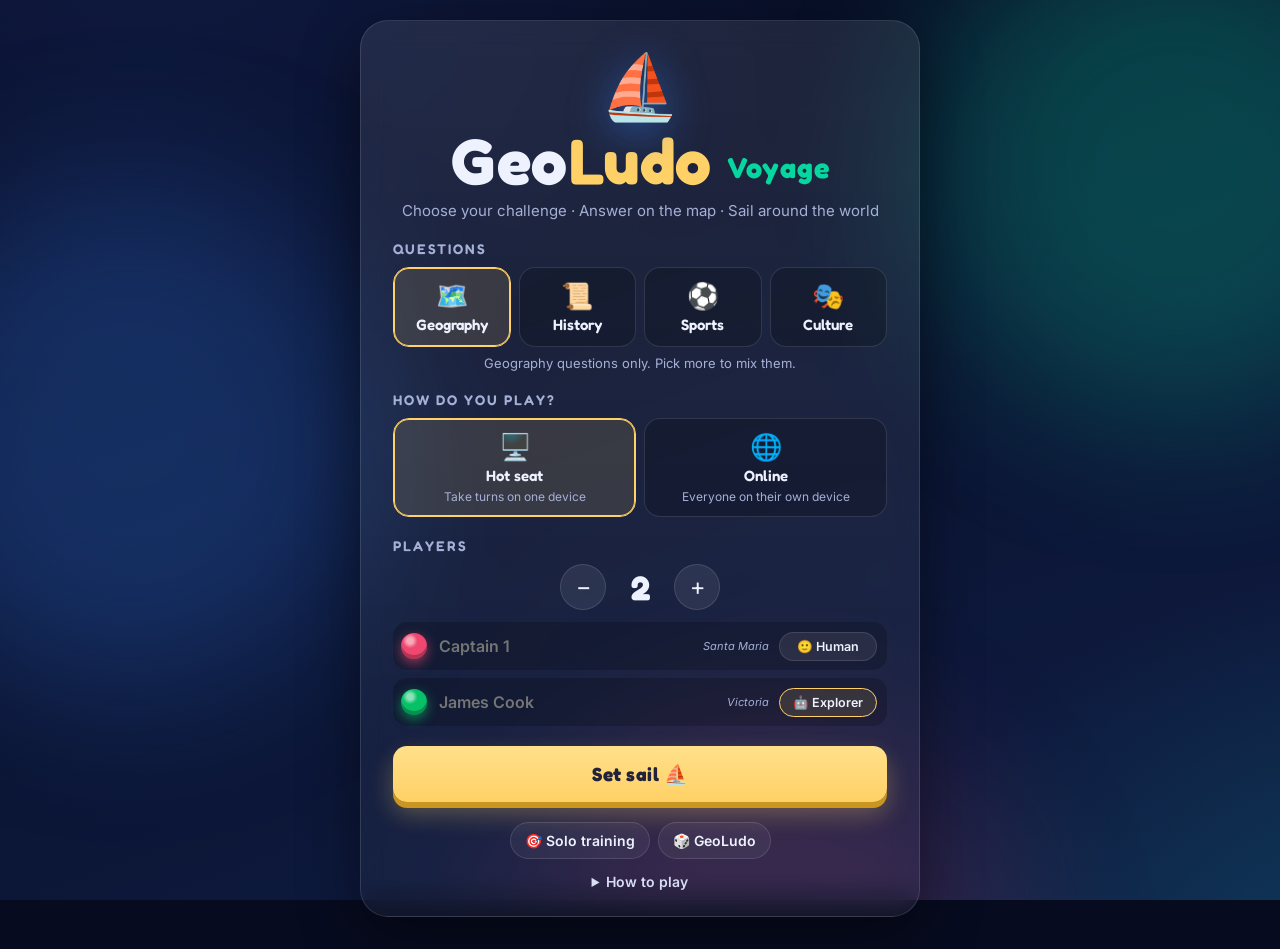
==== commit 181011f6: "Voyage: computer captains and bot takeover for offline players - Hot seat: each player has a Human /" ====
--- a/index.html
+++ b/index.html
@@ -79,8 +79,10 @@
             <li>On your turn, <b>pick a challenge from 1 (very easy) to 6 (expert)</b>. Answer it correctly and your ship sails that many ports.</li>
             <li>Answer by tapping the right country on the world map. Pinch or scroll to zoom; tiny nations have dots.</li>
             <li>A wrong answer costs nothing: you just stay in port. Nobody can be attacked or sent back.</li>
+            <li><b>Compass tokens 🧭:</b> you start with one. Land <i>exactly</i> on a 🧭 port, or answer 3 in a row, to find another (up to 3). Spend one during your question to see which region the answer is in.</li>
             <li>The first ship to sail around the world back to Lisbon ends the race. The round is finished so everyone has the same number of turns, and the ship furthest ahead wins.</li>
             <li>Online, each on your own device: while others play, you can guess along. It doesn't move your ship, but everyone sees who knew it.</li>
+            <li>Computer captains 🤖 (Rookie, Explorer, Genius) can join: tap a player's <i>Human</i> button, or <i>Add a computer captain</i> in an online room. If an online player loses connection, a bot sails for them after 20 seconds until they are back.</li>
           </ul>
         </details>
       </div>
@@ -99,6 +101,7 @@
       <p class="hint-line">Send this link to your friends. They open it on their own device and join.</p>
       <h3>Crew <small id="crew-count"></small></h3>
       <ul id="crew" class="crew"></ul>
+      <button type="button" id="add-bot-btn" class="btn-ghost add-bot" hidden>🤖 Add a computer captain</button>
       <p class="hint-line" id="lobby-cats"></p>
       <button id="lobby-start-btn" class="btn-primary big">Start the voyage ⛵</button>
       <p class="hint-line" id="lobby-wait" hidden>Waiting for the host to start…</p>
@@ -142,6 +145,7 @@
           </div>
         </div>
         <div class="q-note" id="q-note"></div>
+        <button type="button" id="hint-btn" class="hint-btn" hidden>🧭 Use a compass <small>(<b>1</b> left)</small></button>
       </div>
 
       <!-- bottom panel: choose a challenge / status / result -->
--- a/css/voyage.css
+++ b/css/voyage.css
@@ -185,3 +185,30 @@
 
 /* while answering, the question card says it all: free the bottom of the map */
 body.answering .v-panel { display: none; }
+
+/* compass tokens */
+#map .treasure-label { stroke-width: 0; text-anchor: middle; }
+.v-levels button { position: relative; }
+.lv-gem { position: absolute; top: -8px; right: -4px; font-style: normal; font-size: 15px; filter: drop-shadow(0 2px 3px rgba(0,0,0,.5)); animation: bob-ship 1.6s ease-in-out infinite; }
+.hint-btn {
+  align-self: flex-start; margin-top: 6px; padding: 6px 12px; border-radius: 999px; font: 700 13px var(--font-body); color: var(--text);
+  background: rgba(255, 209, 102, .14); border: 1px solid var(--accent); cursor: pointer; transition: background .15s;
+}
+.hint-btn:hover:not(:disabled) { background: rgba(255, 209, 102, .28); }
+.hint-btn:disabled { opacity: .45; cursor: not-allowed; border-color: var(--panel-border); }
+.hint-btn small { color: var(--muted); font-weight: 600; }
+.hint-btn[hidden] { display: none; }
+
+/* computer captains */
+.type-btn {
+  flex: none; min-width: 98px; padding: 6px 12px; border-radius: 999px; font: 600 12.5px var(--font-body); color: var(--text); cursor: pointer;
+  background: rgba(255,255,255,.08); border: 1px solid var(--panel-border); transition: background .2s, border-color .2s;
+}
+.type-btn:hover { background: rgba(255,255,255,.14); }
+.type-btn.bot { border-color: var(--accent); background: rgba(255,209,102,.12); }
+.crew li .type-btn { min-width: 0; margin-left: auto; }
+.crew-x { flex: none; width: 28px; height: 28px; border-radius: 50%; border: 1px solid var(--panel-border); background: rgba(255,255,255,.06); color: var(--muted); cursor: pointer; }
+.crew-x:hover { color: var(--text); background: rgba(239,71,111,.3); }
+.add-bot { width: 100%; margin: -4px 0 12px; }
+.add-bot[hidden] { display: none; }
+@media (max-width: 420px) { .name-row small { display: none; } }
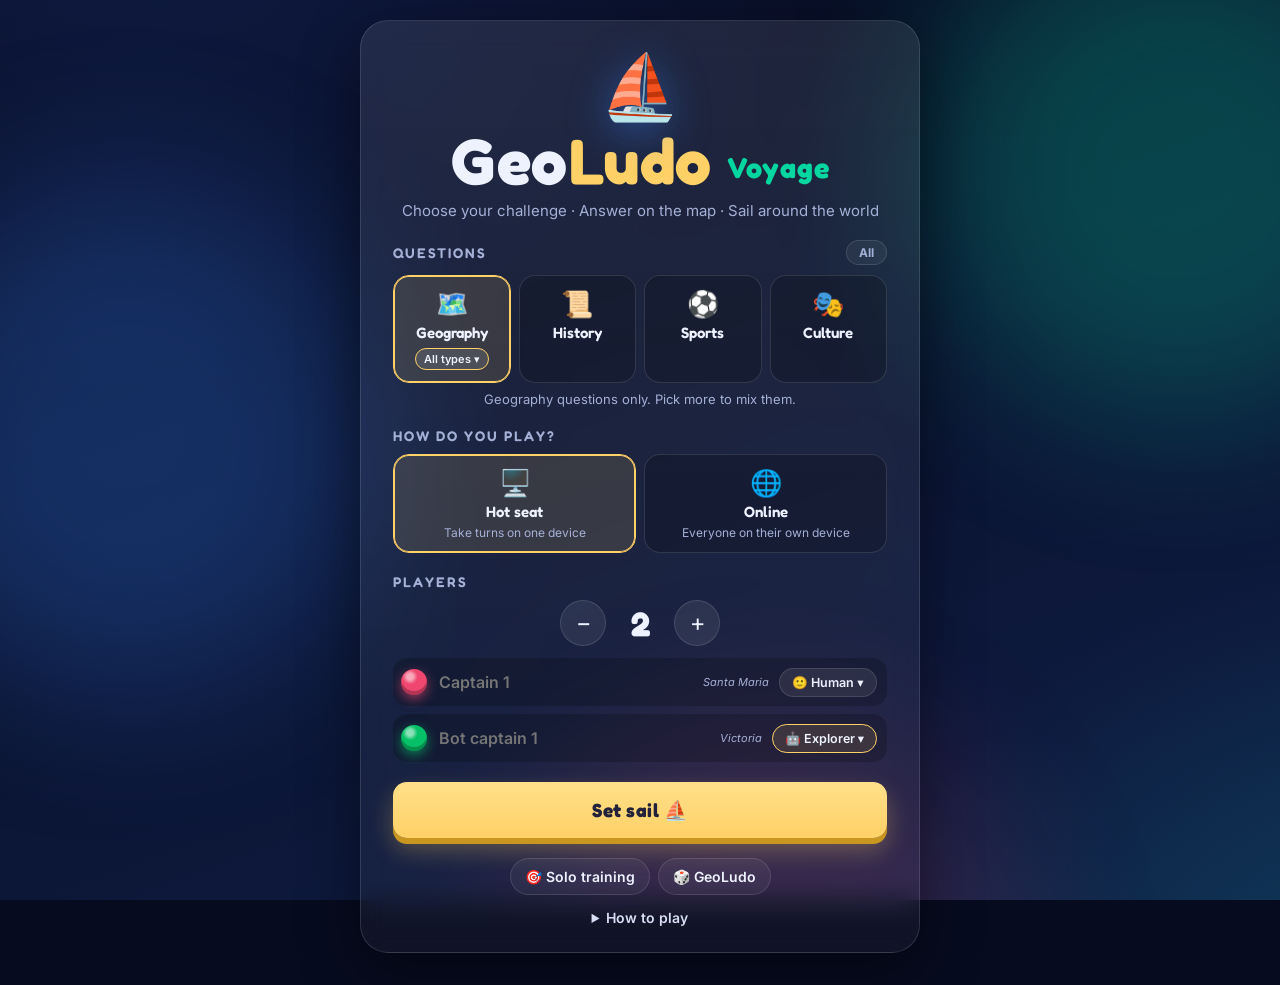
==== commit 3697afb1: "Geography question type on the Geography tile; "All" switches - Voyage and GeoLudo: the Geography ti" ====
--- a/index.html
+++ b/index.html
@@ -33,9 +33,9 @@
       </div>
 
       <div class="v-section" id="cat-section">
-        <h2>Questions</h2>
+        <h2 class="h2-row">Questions <button type="button" class="all-btn" id="cat-all" aria-pressed="false" title="All categories (again: back to your last choice)">All</button></h2>
         <div class="cat-grid" id="cat-chips">
-          <button type="button" class="cat-btn" data-cat="geo"><span>🗺️</span><b>Geography</b></button>
+          <button type="button" class="cat-btn" data-cat="geo"><span>🗺️</span><b>Geography</b><span class="geo-type" id="geo-type" role="button" tabindex="0" aria-haspopup="listbox" title="Choose the type of geography questions">All types ▾</span></button>
           <button type="button" class="cat-btn" data-cat="history"><span>📜</span><b>History</b></button>
           <button type="button" class="cat-btn" data-cat="sports"><span>⚽</span><b>Sports</b></button>
           <button type="button" class="cat-btn" data-cat="culture"><span>🎭</span><b>Culture</b></button>
--- a/css/style.css
+++ b/css/style.css
@@ -677,3 +677,35 @@
 .g-dialog-icon { font-size: 40px; line-height: 1; margin-bottom: 4px; }
 .btn-primary.danger { background: linear-gradient(180deg, #ff7b7b, #e04f5f); color: #fff; box-shadow: 0 6px 0 #a83442, 0 10px 20px rgba(224, 79, 95, .3); }
 .btn-primary.danger:active { box-shadow: 0 2px 0 #a83442, 0 6px 12px rgba(224, 79, 95, .3); }
+
+/* ================= CHOICE MENU (replaces the browser's drop-down) ================= */
+.g-menu {
+  position: fixed; z-index: 45; display: flex; flex-direction: column; gap: 2px; padding: 6px; border-radius: 16px;
+  background: linear-gradient(180deg, #1c2b63, #111a3d); border: 1px solid var(--panel-border);
+  box-shadow: 0 18px 40px rgba(0,0,0,.55); animation: fade .15s both;
+}
+.g-menu-item {
+  display: grid; grid-template-columns: 1fr auto; align-items: center; column-gap: 12px; text-align: left; cursor: pointer;
+  padding: 9px 12px; border: 0; border-radius: 11px; background: transparent; color: var(--text); font: 600 14px var(--font-body);
+}
+.g-menu-item small { grid-column: 1; color: var(--muted); font-size: 12px; font-weight: 500; }
+.g-menu-item small:empty { display: none; }
+.g-menu-item i { grid-column: 2; grid-row: 1 / span 2; font-style: normal; color: var(--accent); visibility: hidden; }
+.g-menu-item.current { background: rgba(255,209,102,.12); }
+.g-menu-item.current i { visibility: visible; }
+.g-menu-item:hover, .g-menu-item:focus-visible { background: rgba(255,255,255,.1); outline: none; }
+
+/* ================= "All" switch + geography type on the category picker ================= */
+.h2-row { display: flex; align-items: center; gap: 10px; }
+.all-btn {
+  margin-left: auto; padding: 4px 12px; border-radius: 999px; cursor: pointer; text-transform: none; letter-spacing: 0;
+  font: 700 12px var(--font-body); color: var(--muted); background: rgba(255,255,255,.06); border: 1px solid var(--panel-border);
+}
+.all-btn:hover { color: var(--text); background: rgba(255,255,255,.12); }
+.all-btn.active, .all-btn[aria-pressed="true"] { color: #10142a; background: var(--accent); border-color: var(--accent); }
+.cat-btn .geo-type {
+  margin-top: 2px; padding: 3px 8px; border-radius: 999px; font: 600 11px var(--font-body); color: var(--text); white-space: nowrap;
+  background: rgba(255,255,255,.1); border: 1px solid var(--panel-border); cursor: pointer;
+}
+.cat-btn .geo-type:hover, .cat-btn .geo-type:focus-visible { background: rgba(255,255,255,.2); outline: none; }
+.cat-btn.active .geo-type { border-color: var(--accent); }
--- a/css/voyage.css
+++ b/css/voyage.css
@@ -75,7 +75,7 @@
 #lobby .link-btn { display: block; margin: 14px auto 0; }
 
 /* ---------- game ---------- */
-#game.active { display: flex; flex-direction: column; height: 100vh; height: 100dvh; padding: max(6px, env(safe-area-inset-top)) 8px max(8px, env(safe-area-inset-bottom)); gap: 6px; }
+#game.active { display: flex; flex-direction: column; height: 100vh; height: 100dvh; min-height: 0; /* not the shared 100vh: on phones it hides the bottom panel under the browser bar */ padding: max(6px, env(safe-area-inset-top)) 8px max(8px, env(safe-area-inset-bottom)); gap: 6px; }
 .v-top { display: flex; align-items: center; gap: 8px; flex: none; min-width: 0; }
 .v-round { font-size: 13px; color: var(--muted); white-space: nowrap; }
 .v-round b { color: var(--text); }
@@ -175,7 +175,9 @@
   .v-round { display: none; }
   .v-levels { grid-template-columns: repeat(3, 1fr); }
   .v-levels em { font-size: 10px; }
-  .v-panel { bottom: 6px; padding: 8px 10px 10px; width: calc(100% - 12px); }
+  .v-panel { bottom: 6px; padding: 8px 10px 10px; width: calc(100% - 12px); max-height: 62%; overflow-y: auto; }
+  .v-levels button { padding: 6px 2px; }
+  #next-btn { padding: 8px 16px; }
   .v-panel-head b { font-size: 16px; }
   #panel-sub { font-size: 12.5px; flex-basis: 100%; }
   .v-quiz { top: 6px; width: calc(100% - 12px); padding: 8px 10px; }
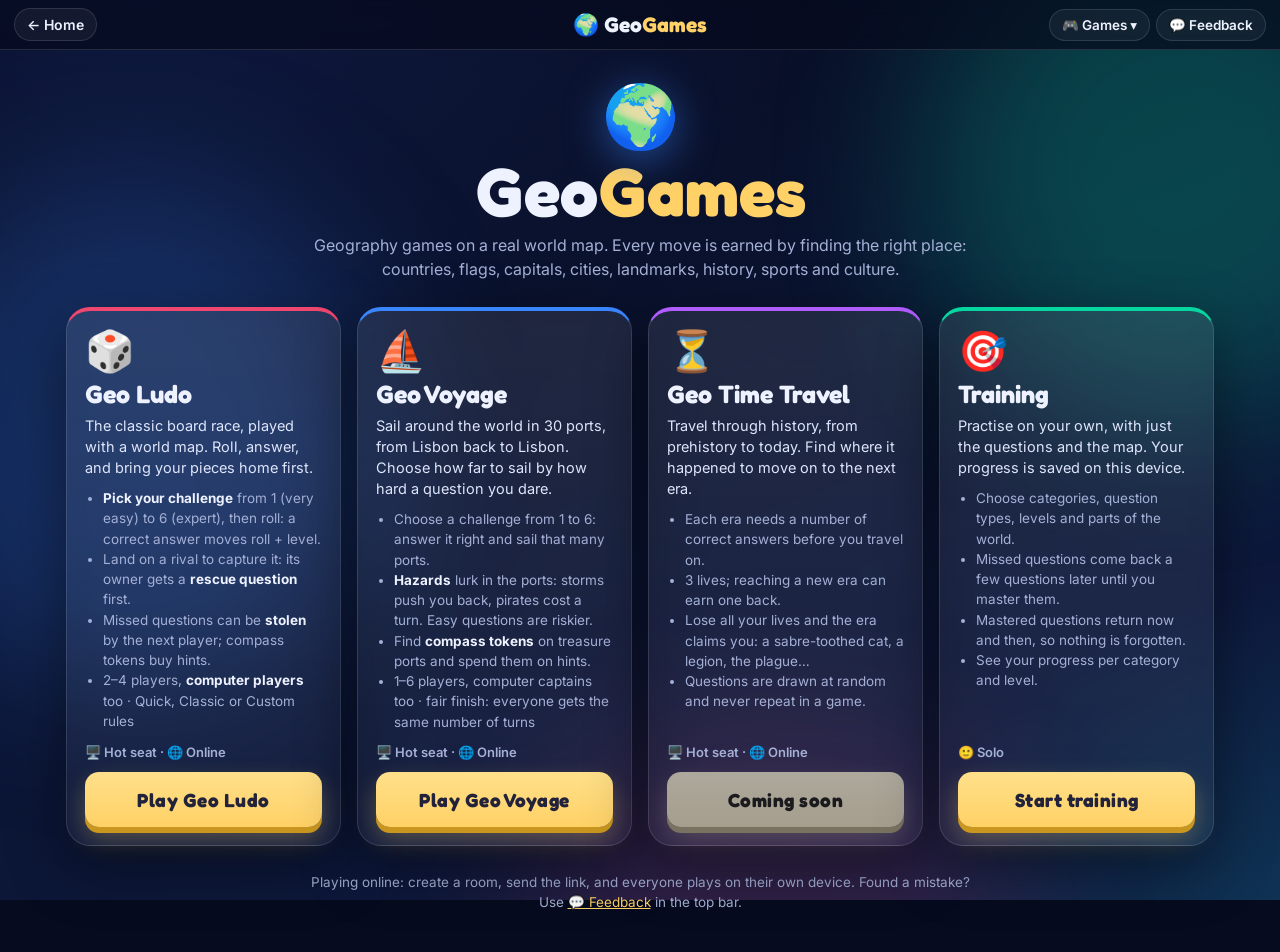
==== commit 43ccd74c: "GeoGames: home page with every game, shared top bar - index.html is now the GeoGames home: a card pe" ====
--- a/index.html
+++ b/index.html
@@ -3,203 +3,94 @@
 <head>
   <meta charset="utf-8">
   <meta name="viewport" content="width=device-width, initial-scale=1, viewport-fit=cover">
-  <title>GeoLudo Voyage — Sail Around the World</title>
-  <meta name="description" content="A geography race around the world. Choose how hard each question is, answer on the world map, and sail your ship home first. Play on one device or online with friends.">
+  <title>GeoGames — Geography games on the world map</title>
+  <meta name="description" content="GeoGames: geography board and race games played on a real world map. Geo Ludo, Geo Voyage, Geo Time Travel and Training. Play on one device or online with friends.">
   <meta name="theme-color" content="#0b1230">
-  <meta name="apple-mobile-web-app-capable" content="yes">
-  <meta name="mobile-web-app-capable" content="yes">
+  <script>
+    // Old Voyage invitation links pointed here (index.html?room=CODE): send them on to Voyage.
+    if (/[?&]room=/.test(location.search)) location.replace('voyage.html' + location.search);
+  </script>
   <link rel="preconnect" href="https://fonts.googleapis.com">
   <link rel="preconnect" href="https://fonts.gstatic.com" crossorigin>
   <link href="https://fonts.googleapis.com/css2?family=Fredoka:wght@500;600;700&family=Inter:wght@400;500;600;700&display=swap" rel="stylesheet">
   <link rel="stylesheet" href="css/style.css">
-  <link rel="stylesheet" href="css/voyage.css">
-  <link rel="icon" href="data:image/svg+xml,<svg xmlns='http://www.w3.org/2000/svg' viewBox='0 0 100 100'><text y='.9em' font-size='90'>⛵</text></svg>">
+  <link rel="stylesheet" href="css/nav.css">
+  <link rel="stylesheet" href="css/hub.css">
+  <link rel="icon" href="data:image/svg+xml,<svg xmlns='http://www.w3.org/2000/svg' viewBox='0 0 100 100'><text y='.9em' font-size='90'>🌍</text></svg>">
 </head>
-<body class="voyage">
+<body class="hub">
   <div class="sky" aria-hidden="true"><span></span><span></span><span></span></div>
 
-  <!-- ============ SETUP ============ -->
-  <section id="setup" class="v-screen active">
-    <div class="v-card setup">
-      <div class="logo">
-        <div class="logo-globe" aria-hidden="true">⛵</div>
-        <h1>Geo<span>Ludo</span> <small>Voyage</small></h1>
-        <p class="tagline">Choose your challenge · Answer on the map · Sail around the world</p>
-      </div>
-
-      <div id="join-banner" class="join-banner" hidden>
-        <b>You're invited to a voyage!</b>
-        <span>Enter your name and join room <code id="join-code"></code>.</span>
-      </div>
-
-      <div class="v-section" id="cat-section">
-        <h2 class="h2-row">Questions <button type="button" class="all-btn" id="cat-all" aria-pressed="false" title="All categories (again: back to your last choice)">All</button></h2>
-        <div class="cat-grid" id="cat-chips">
-          <button type="button" class="cat-btn" data-cat="geo"><span>🗺️</span><b>Geography</b><span class="geo-type" id="geo-type" role="button" tabindex="0" aria-haspopup="listbox" title="Choose the type of geography questions">All types ▾</span></button>
-          <button type="button" class="cat-btn" data-cat="history"><span>📜</span><b>History</b></button>
-          <button type="button" class="cat-btn" data-cat="sports"><span>⚽</span><b>Sports</b></button>
-          <button type="button" class="cat-btn" data-cat="culture"><span>🎭</span><b>Culture</b></button>
-        </div>
-        <p class="hint-line" id="cat-hint"></p>
-      </div>
-
-      <div class="v-section" id="format-section">
-        <h2>How do you play?</h2>
-        <div class="format-grid">
-          <button type="button" class="format-btn active" data-format="hotseat"><span>🖥️</span><b>Hot seat</b><small>Take turns on one device</small></button>
-          <button type="button" class="format-btn" data-format="online"><span>🌐</span><b>Online</b><small>Everyone on their own device</small></button>
-        </div>
-      </div>
-
-      <div class="v-section" id="hotseat-section">
-        <h2>Players</h2>
-        <div class="stepper">
-          <button type="button" id="minus-btn" aria-label="Fewer players">−</button>
-          <b id="count-num">2</b>
-          <button type="button" id="plus-btn" aria-label="More players">+</button>
-        </div>
-        <div id="name-list" class="name-list"></div>
-        <button id="start-btn" class="btn-primary big">Set sail ⛵</button>
-      </div>
-
-      <div class="v-section" id="online-section" hidden>
-        <h2>Your name</h2>
-        <input id="my-name" class="name-input" maxlength="16" placeholder="Captain …" autocomplete="nickname">
-        <button id="create-btn" class="btn-primary big">Create a room</button>
-        <button id="join-btn" class="btn-primary big" hidden>Join the voyage</button>
-        <p class="hint-line" id="net-status"></p>
-      </div>
-
-      <div class="v-links">
-        <a href="train.html">🎯 Solo training</a>
-        <a href="ludo/">🎲 GeoLudo</a>
-        <details>
-          <summary>How to play</summary>
-          <ul>
-            <li>On your turn, <b>pick a challenge from 1 (very easy) to 6 (expert)</b>. Answer it correctly and your ship sails that many ports.</li>
-            <li>Answer by tapping the right country on the world map. Pinch or scroll to zoom; tiny nations have dots.</li>
-            <li>A wrong answer costs nothing: you just stay in port. Nobody can be attacked or sent back.</li>
-            <li><b>Compass tokens 🧭:</b> you start with one. Land <i>exactly</i> on a 🧭 port, or answer 3 in a row, to find another (up to 3). Spend one during your question to see which region the answer is in.</li>
-            <li>The first ship to sail around the world back to Lisbon ends the race. The round is finished so everyone has the same number of turns, and the ship furthest ahead wins.</li>
-            <li>Online, each on your own device: while others play, you can guess along. It doesn't move your ship, but everyone sees who knew it.</li>
-            <li>Computer captains 🤖 (Rookie, Explorer, Genius) can join: tap a player's <i>Human</i> button, or <i>Add a computer captain</i> in an online room. If an online player loses connection, a bot sails for them after 20 seconds until they are back.</li>
-          </ul>
-        </details>
-      </div>
-    </div>
-  </section>
-
-  <!-- ============ LOBBY (online) ============ -->
-  <section id="lobby" class="v-screen">
-    <div class="v-card setup">
-      <h2 class="lobby-title">⚓ Room <code id="room-code"></code></h2>
-      <div class="share-box">
-        <input id="share-link" readonly aria-label="Invitation link">
-        <button type="button" id="copy-btn" class="btn-ghost">Copy</button>
-        <button type="button" id="share-btn" class="btn-ghost" hidden>Share</button>
-      </div>
-      <p class="hint-line">Send this link to your friends. They open it on their own device and join.</p>
-      <h3>Crew <small id="crew-count"></small></h3>
-      <ul id="crew" class="crew"></ul>
-      <button type="button" id="add-bot-btn" class="btn-ghost add-bot" hidden>🤖 Add a computer captain</button>
-      <p class="hint-line" id="lobby-cats"></p>
-      <button id="lobby-start-btn" class="btn-primary big">Start the voyage ⛵</button>
-      <p class="hint-line" id="lobby-wait" hidden>Waiting for the host to start…</p>
-      <button type="button" id="leave-btn" class="link-btn">Leave room</button>
-    </div>
-  </section>
-
-  <!-- ============ GAME ============ -->
-  <section id="game" class="v-screen">
-    <header class="v-top">
-      <button type="button" id="menu-btn" class="icon-btn" aria-label="Menu">☰</button>
-      <div class="v-round" id="v-round"></div>
-      <div class="v-players" id="v-players"></div>
-      <button type="button" id="sound-btn" class="icon-btn" aria-label="Toggle sound">🔊</button>
+  <main class="hub-main">
+    <header class="hub-hero">
+      <div class="logo-globe" aria-hidden="true">🌍</div>
+      <h1>Geo<span>Games</span></h1>
+      <p>Geography games on a real world map. Every move is earned by finding the right place: countries, flags, capitals, cities, landmarks, history, sports and culture.</p>
     </header>
 
-    <div class="map-wrap v-map" id="map-wrap">
-      <svg id="map" aria-label="World map"></svg>
-      <div class="map-controls">
-        <button type="button" data-zoom="in" aria-label="Zoom in">+</button>
-        <button type="button" data-zoom="out" aria-label="Zoom out">−</button>
-        <button type="button" data-zoom="reset" aria-label="Reset view">⤢</button>
-      </div>
+    <section class="hub-grid" aria-label="Games">
+      <article class="hub-card" style="--gc:#ef476f">
+        <div class="hub-icon" aria-hidden="true">🎲</div>
+        <h2>Geo Ludo</h2>
+        <p class="hub-desc">The classic board race, played with a world map. Roll, answer, and bring your pieces home first.</p>
+        <ul>
+          <li><b>Pick your challenge</b> from 1 (very easy) to 6 (expert), then roll: a correct answer moves roll + level.</li>
+          <li>Land on a rival to capture it: its owner gets a <b>rescue question</b> first.</li>
+          <li>Missed questions can be <b>stolen</b> by the next player; compass tokens buy hints.</li>
+          <li>2–4 players, <b>computer players</b> too · Quick, Classic or Custom rules</li>
+        </ul>
+        <p class="hub-modes">🖥️ Hot seat · 🌐 Online</p>
+        <a class="btn-primary big hub-play" href="ludo/">Play Geo Ludo</a>
+      </article>
 
-      <!-- question card (on top of the map) -->
-      <div class="quiz-card v-quiz" id="quiz-card" hidden>
-        <div class="quiz-meta">
-          <span id="q-diff" class="chip lvl"></span>
-          <span id="q-tag" class="chip ghost tag"></span>
-          <span id="q-who" class="chip player-chip"></span>
-        </div>
-        <div class="quiz-main">
-          <img id="q-flag" class="q-flag" alt="Flag to identify" hidden>
-          <div class="q-text">
-            <div id="q-kind" class="q-kind"></div>
-            <div id="q-prompt" class="q-prompt"></div>
-          </div>
-          <div class="timer" id="timer" hidden>
-            <svg viewBox="0 0 44 44"><circle cx="22" cy="22" r="19" class="t-bg"/><circle cx="22" cy="22" r="19" class="t-fg" id="timer-ring"/></svg>
-            <span id="timer-num">30</span>
-          </div>
-        </div>
-        <div class="q-note" id="q-note"></div>
-        <button type="button" id="hint-btn" class="hint-btn" hidden>🧭 Use a compass <small>(<b>1</b> left)</small></button>
-      </div>
+      <article class="hub-card" style="--gc:#3a86ff">
+        <div class="hub-icon" aria-hidden="true">⛵</div>
+        <h2>Geo Voyage</h2>
+        <p class="hub-desc">Sail around the world in 30 ports, from Lisbon back to Lisbon. Choose how far to sail by how hard a question you dare.</p>
+        <ul>
+          <li>Choose a challenge from 1 to 6: answer it right and sail that many ports.</li>
+          <li><b>Hazards</b> lurk in the ports: storms push you back, pirates cost a turn. Easy questions are riskier.</li>
+          <li>Find <b>compass tokens</b> on treasure ports and spend them on hints.</li>
+          <li>1–6 players, computer captains too · fair finish: everyone gets the same number of turns</li>
+        </ul>
+        <p class="hub-modes">🖥️ Hot seat · 🌐 Online</p>
+        <a class="btn-primary big hub-play" href="voyage.html">Play Geo Voyage</a>
+      </article>
 
-      <!-- bottom panel: choose a challenge / status / result -->
-      <div class="v-panel" id="panel">
-        <div class="v-panel-head"><span class="dot" id="panel-dot"></span><b id="panel-title"></b><span id="panel-sub"></span></div>
-        <div class="v-levels" id="levels" hidden></div>
-        <div class="v-result" id="result" hidden>
-          <div class="result-icon" id="result-icon">✓</div>
-          <div class="result-text"><div class="result-title" id="result-title"></div><div class="result-sub" id="result-sub"></div></div>
-        </div>
-        <button type="button" id="next-btn" class="btn-primary" hidden>Next ⏎</button>
-      </div>
-    </div>
-  </section>
+      <article class="hub-card" style="--gc:#b15cff" id="tt-card">
+        <div class="hub-icon" aria-hidden="true">⏳</div>
+        <h2>Geo Time Travel</h2>
+        <p class="hub-desc">Travel through history, from prehistory to today. Find where it happened to move on to the next era.</p>
+        <ul>
+          <li>Each era needs a number of correct answers before you travel on.</li>
+          <li>3 lives; reaching a new era can earn one back.</li>
+          <li>Lose all your lives and the era claims you: a sabre-toothed cat, a legion, the plague…</li>
+          <li>Questions are drawn at random and never repeat in a game.</li>
+        </ul>
+        <p class="hub-modes">🖥️ Hot seat · 🌐 Online</p>
+        <span class="btn-primary big hub-play is-soon" aria-disabled="true">Coming soon</span>
+      </article>
 
-  <!-- ============ FINISH ============ -->
-  <div id="finish" class="overlay" hidden>
-    <div class="win-card">
-      <div class="trophy">🏆</div>
-      <h2><span id="win-name"></span> wins the voyage!</h2>
-      <p id="win-sub"></p>
-      <ol id="podium" class="win-table"></ol>
-      <div class="win-actions">
-        <button id="again-btn" class="btn-primary">New voyage</button>
-        <button id="home-btn" class="btn-ghost">Menu</button>
-      </div>
-    </div>
-  </div>
+      <article class="hub-card" style="--gc:#06d6a0">
+        <div class="hub-icon" aria-hidden="true">🎯</div>
+        <h2>Training</h2>
+        <p class="hub-desc">Practise on your own, with just the questions and the map. Your progress is saved on this device.</p>
+        <ul>
+          <li>Choose categories, question types, levels and parts of the world.</li>
+          <li>Missed questions come back a few questions later until you master them.</li>
+          <li>Mastered questions return now and then, so nothing is forgotten.</li>
+          <li>See your progress per category and level.</li>
+        </ul>
+        <p class="hub-modes">🙂 Solo</p>
+        <a class="btn-primary big hub-play" href="train.html">Start training</a>
+      </article>
+    </section>
 
-  <!-- ============ MENU ============ -->
-  <div id="menu" class="overlay" hidden>
-    <div class="win-card menu-card">
-      <h2>⛵ Voyage paused</h2>
-      <p id="menu-room"></p>
-      <div class="win-actions column">
-        <button id="resume-btn" class="btn-primary">Back to the game</button>
-        <button id="copy2-btn" class="btn-ghost" hidden>Copy invitation link</button>
-        <button id="quit-btn" class="btn-ghost">Leave the voyage</button>
-      </div>
-    </div>
-  </div>
+    <p class="hub-foot">Playing online: create a room, send the link, and everyone plays on their own device. Found a mistake? Use <a href="#" id="hub-fb">💬 Feedback</a> in the top bar.</p>
+  </main>
 
-  <canvas id="confetti" aria-hidden="true"></canvas>
-
-  <script src="data/world.js"></script>
-  <script src="data/history.js"></script>
-  <script src="data/culture.js"></script>
-  <script src="data/sports.js"></script>
-  <script src="data/geo-extra.js"></script>
-  <script src="js/fx.js"></script>
-  <script src="js/map.js"></script>
-  <script src="js/quiz.js"></script>
   <script src="js/dialog.js"></script>
-  <script src="js/net.js"></script>
-  <script src="js/voyage.js"></script>
+  <script src="js/nav.js"></script>
+  <script>document.getElementById('hub-fb').addEventListener('click', (e) => { e.preventDefault(); GeoGames.openFeedback(); });</script>
 </body>
 </html>
--- a/css/style.css
+++ b/css/style.css
@@ -572,7 +572,8 @@
 .hint-btn:disabled { opacity: .45; cursor: not-allowed; }
 .hint-btn[hidden] { display: none; }
 #map .country.dim { opacity: .28; }
-#map .country.hinted { stroke: #ffd166; stroke-width: 1.2; }
+/* the region stays readable: dark borders between its countries, a soft gold glow around them */
+#map .country.hinted { stroke: rgba(10, 30, 60, .95); filter: drop-shadow(0 0 1.5px rgba(255, 209, 102, .9)); }
 .quiz-card.steal { border-color: #ff9f1c; box-shadow: 0 0 0 2px rgba(255,159,28,.35), 0 10px 30px rgba(0,0,0,.3); }
 .quiz-card.steal .q-kind { color: #ffc773; font-weight: 600; }
 .result.compact { bottom: auto; top: 12px; animation: none; }
@@ -709,3 +710,8 @@
 }
 .cat-btn .geo-type:hover, .cat-btn .geo-type:focus-visible { background: rgba(255,255,255,.2); outline: none; }
 .cat-btn.active .geo-type { border-color: var(--accent); }
+
+/* Phones: the centred column may shrink to the screen (a long one-line text, e.g. the
+ * "Game in progress" summary, otherwise widens it past the screen edge). */
+#setup.active, #lobby.active { grid-template-columns: minmax(0, 1fr); }
+.setup-card, .v-card { max-width: 100%; min-width: 0; }
--- a/css/nav.css
+++ b/css/nav.css
@@ -0,0 +1,48 @@
+/* GeoGames top bar (js/nav.js), shared by every page. Uses the colour tokens of css/style.css. */
+.gg-nav {
+  position: relative; z-index: 30; display: grid; grid-template-columns: 1fr auto 1fr; align-items: center; gap: 8px;
+  padding: max(8px, env(safe-area-inset-top)) 14px 8px; background: rgba(6, 10, 30, .72); backdrop-filter: blur(10px);
+  border-bottom: 1px solid var(--panel-border);
+}
+.gg-home {
+  justify-self: start; color: var(--text); text-decoration: none; font-weight: 600; font-size: 14px; padding: 7px 12px;
+  border-radius: 999px; border: 1px solid var(--panel-border); background: rgba(255,255,255,.05); white-space: nowrap;
+}
+.gg-home:hover { background: rgba(255,255,255,.12); }
+.gg-logo { justify-self: center; color: var(--text); text-decoration: none; font-family: var(--font-display); font-weight: 700; font-size: 21px; white-space: nowrap; }
+.gg-logo b { color: var(--accent); font-weight: 700; }
+.gg-right { justify-self: end; display: flex; gap: 6px; }
+.gg-btn {
+  color: var(--text); font: 600 13.5px var(--font-body); padding: 7px 12px; border-radius: 999px; cursor: pointer; white-space: nowrap;
+  border: 1px solid var(--panel-border); background: rgba(255,255,255,.05);
+}
+.gg-btn:hover { background: rgba(255,255,255,.12); }
+@media (max-width: 640px) {
+  .gg-nav { padding-left: 10px; padding-right: 10px; gap: 6px; }
+  .gg-logo { font-size: 18px; }
+  .gg-cur, .gg-fb-text { display: none; }
+  .gg-home, .gg-btn { padding: 7px 10px; font-size: 13px; }
+}
+@media (max-width: 360px) { .gg-logo span { display: none; } }
+
+/* while a game is being played the bar steps aside (each game has its own menu there) */
+body.in-game .gg-nav, body:has(#game.active) .gg-nav, body:has(#play.active) .gg-nav { display: none; }
+
+/* feedback form */
+.gg-feedback { z-index: 60; }
+.gg-fb-card { text-align: left; width: min(520px, 100%); max-height: calc(100dvh - 32px); overflow-y: auto; }
+.gg-fb-card h2 { margin-top: 0; }
+.gg-kinds { display: grid; gap: 6px; margin-bottom: 12px; }
+.gg-kind { display: flex; gap: 10px; align-items: center; padding: 8px 12px; border-radius: 12px; border: 1px solid var(--panel-border); cursor: pointer; background: rgba(0,0,0,.18); }
+.gg-kind:has(input:checked) { border-color: var(--accent); background: rgba(255,209,102,.12); }
+.gg-kind input { accent-color: var(--accent); }
+.gg-field { display: grid; gap: 6px; margin-bottom: 12px; font-size: 13px; color: var(--muted); font-weight: 600; }
+.gg-games-pick { display: flex; flex-wrap: wrap; gap: 6px; }
+.gg-kind.small { padding: 6px 10px; font-size: 13px; color: var(--text); font-weight: 600; }
+.gg-kind.small input { display: none; }
+.gg-field textarea {
+  width: 100%; padding: 10px 12px; border-radius: 12px; border: 1px solid var(--panel-border); background: rgba(0,0,0,.25);
+  color: var(--text); font: 500 15px var(--font-body); outline: none; resize: vertical;
+}
+.gg-field textarea:focus { border-color: var(--accent); }
+.gg-fb-note { font-size: 12px; color: var(--muted); }
--- a/css/hub.css
+++ b/css/hub.css
@@ -0,0 +1,25 @@
+/* GeoGames home page (index.html) */
+body.hub { min-height: 100vh; min-height: 100dvh; }
+.hub-main { position: relative; z-index: 1; width: min(1180px, 100%); margin: 0 auto; padding: 18px 16px 40px; }
+.hub-hero { text-align: center; margin: 10px auto 26px; max-width: 720px; }
+.hub-hero .logo-globe { font-size: 62px; }
+.hub-hero h1 { font-family: var(--font-display); font-size: clamp(44px, 9vw, 68px); margin: 4px 0 8px; line-height: 1; }
+.hub-hero h1 span { color: var(--accent); }
+.hub-hero p { color: var(--muted); font-size: 16px; line-height: 1.5; margin: 0; }
+.hub-grid { display: grid; grid-template-columns: repeat(auto-fit, minmax(min(100%, 260px), 1fr)); gap: 16px; }
+.hub-card {
+  display: flex; flex-direction: column; padding: 20px 18px 18px; border-radius: 24px; min-width: 0;
+  background: linear-gradient(180deg, rgba(255,255,255,0.09), rgba(255,255,255,0.04)); border: 1px solid var(--panel-border);
+  border-top: 4px solid var(--gc); box-shadow: var(--shadow); backdrop-filter: blur(10px);
+}
+.hub-icon { font-size: 40px; line-height: 1; }
+.hub-card h2 { font-family: var(--font-display); font-size: 25px; margin: 8px 0 6px; }
+.hub-desc { margin: 0 0 10px; color: #dfe5fb; line-height: 1.45; font-size: 14.5px; }
+.hub-card ul { margin: 0 0 12px; padding-left: 18px; color: var(--muted); font-size: 13.5px; line-height: 1.5; }
+.hub-card ul b { color: var(--text); }
+.hub-modes { margin: auto 0 12px; font-size: 13px; color: var(--muted); font-weight: 600; }
+.hub-play { display: block; text-align: center; text-decoration: none; margin-top: 0 !important; }
+.hub-soon { font-size: 12px; color: var(--muted); text-align: center; margin: 8px 0 0; }
+.hub-foot { text-align: center; color: var(--muted); font-size: 13.5px; margin: 26px auto 0; max-width: 680px; line-height: 1.5; }
+.hub-foot a { color: var(--accent); }
+.hub-play.is-soon { filter: grayscale(.8) brightness(.75); cursor: default; }
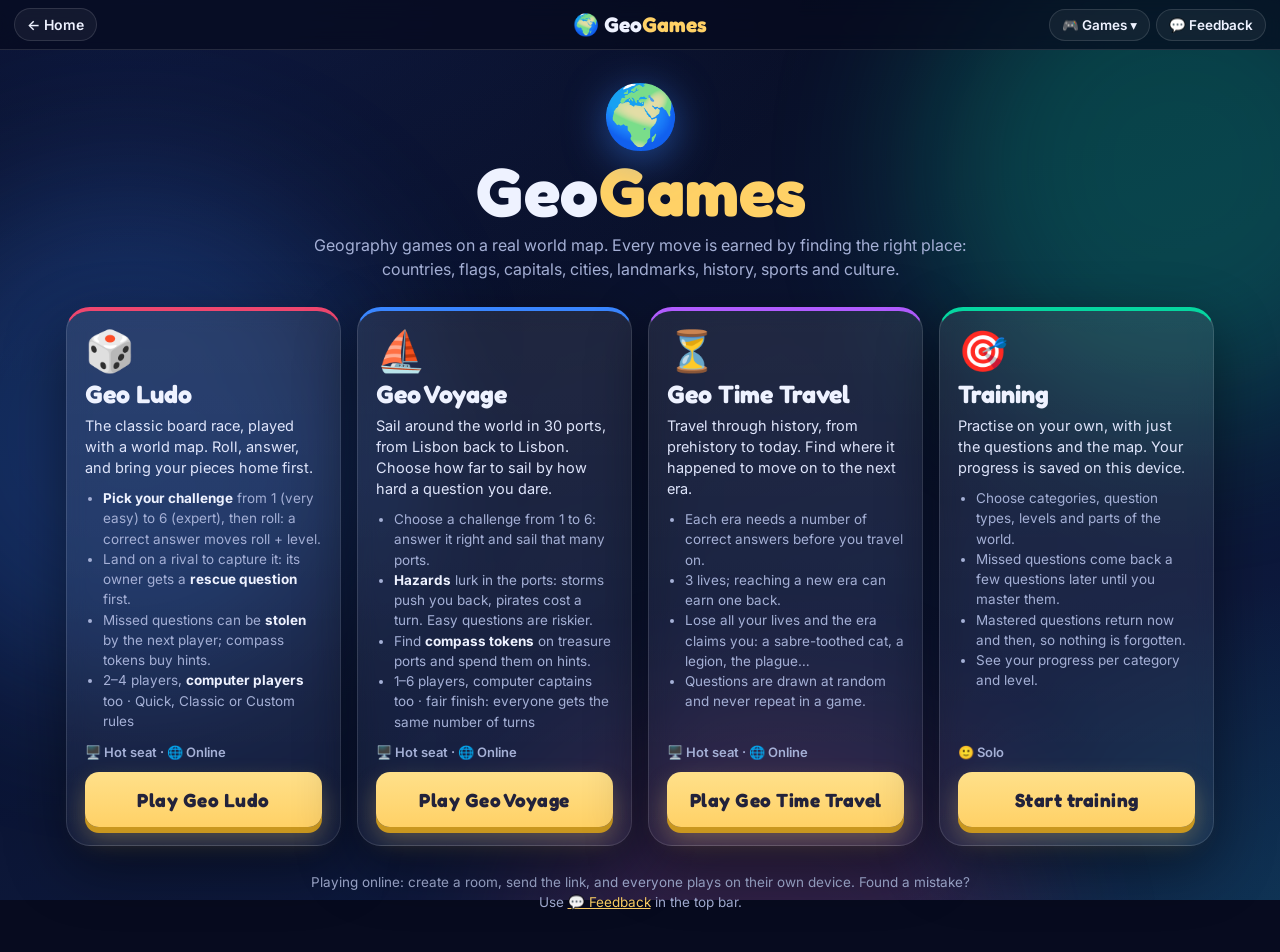
==== commit 571e0ed9: "Geo Time Travel: a history race through five eras New game (timetravel.html, js/timetravel.js, css/t" ====
--- a/index.html
+++ b/index.html
@@ -68,7 +68,7 @@
           <li>Questions are drawn at random and never repeat in a game.</li>
         </ul>
         <p class="hub-modes">🖥️ Hot seat · 🌐 Online</p>
-        <span class="btn-primary big hub-play is-soon" aria-disabled="true">Coming soon</span>
+        <a class="btn-primary big hub-play" href="timetravel.html">Play Geo Time Travel</a>
       </article>
 
       <article class="hub-card" style="--gc:#06d6a0">
